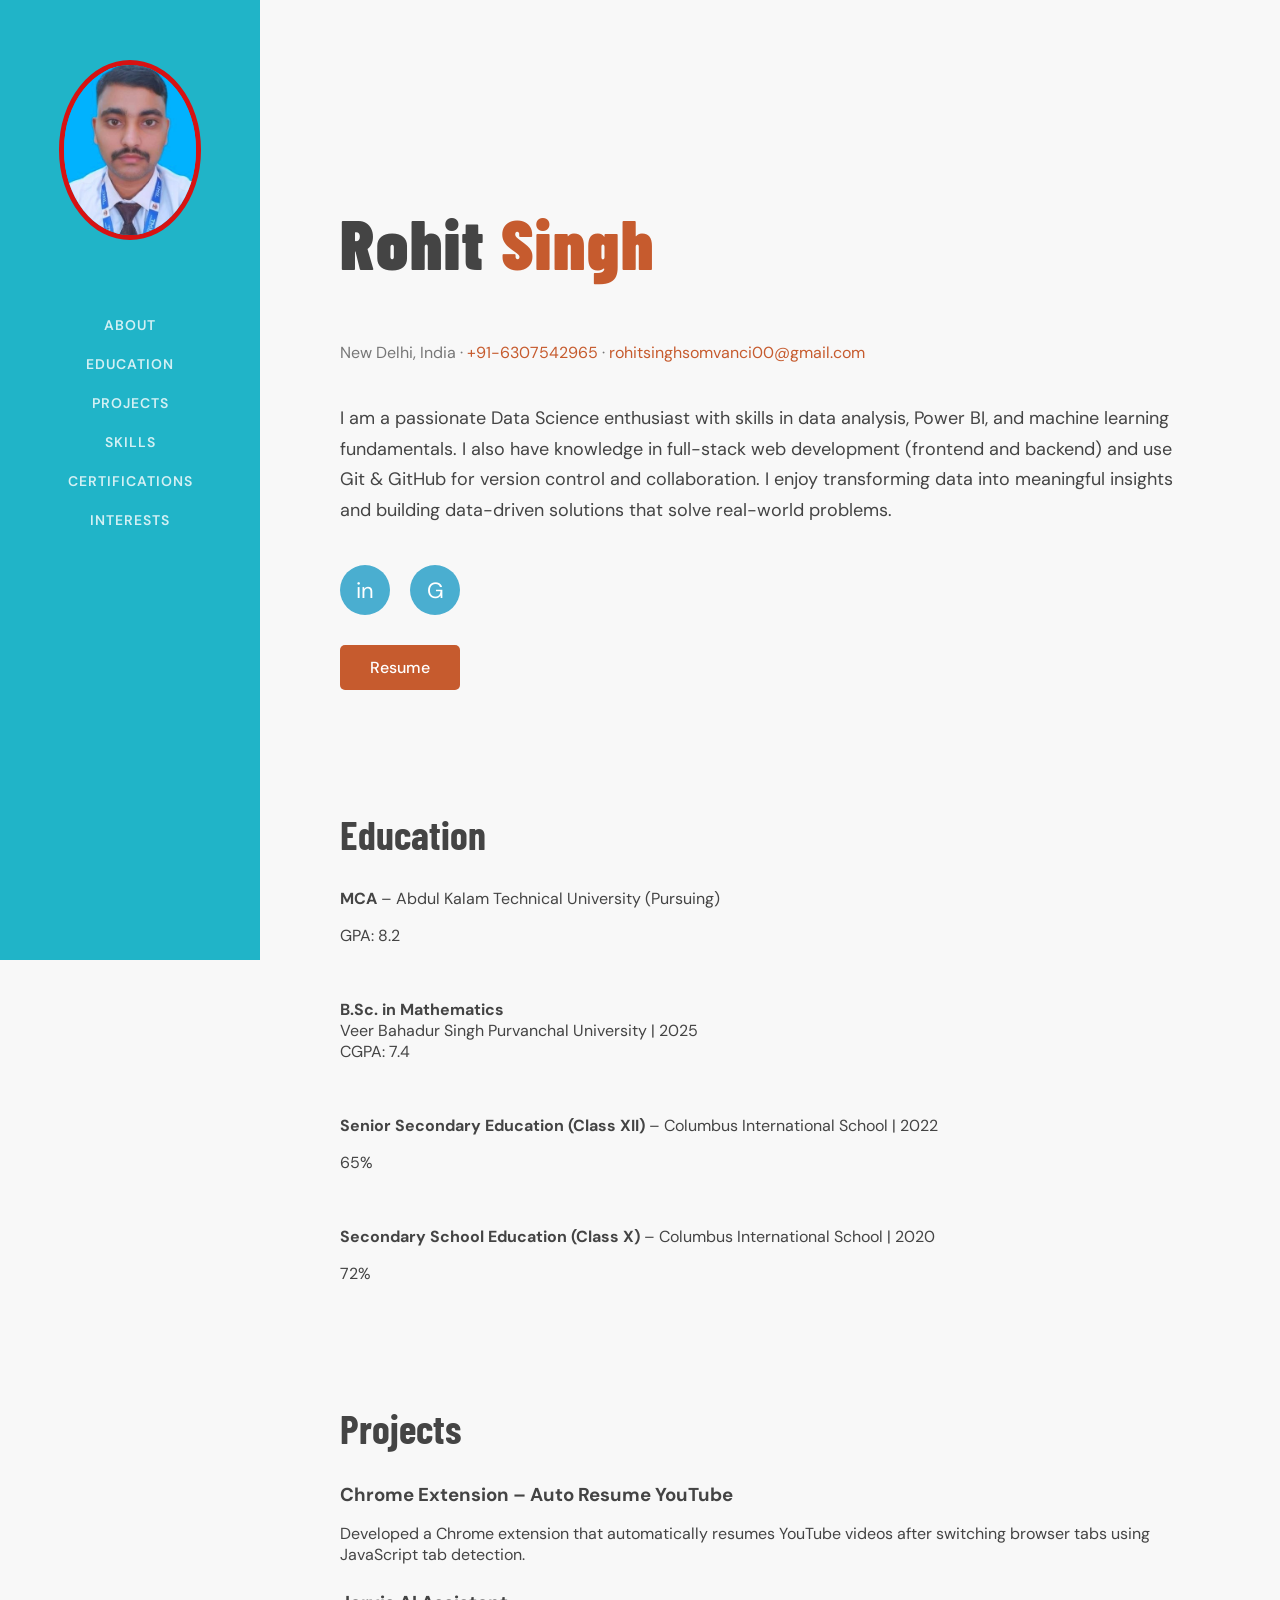
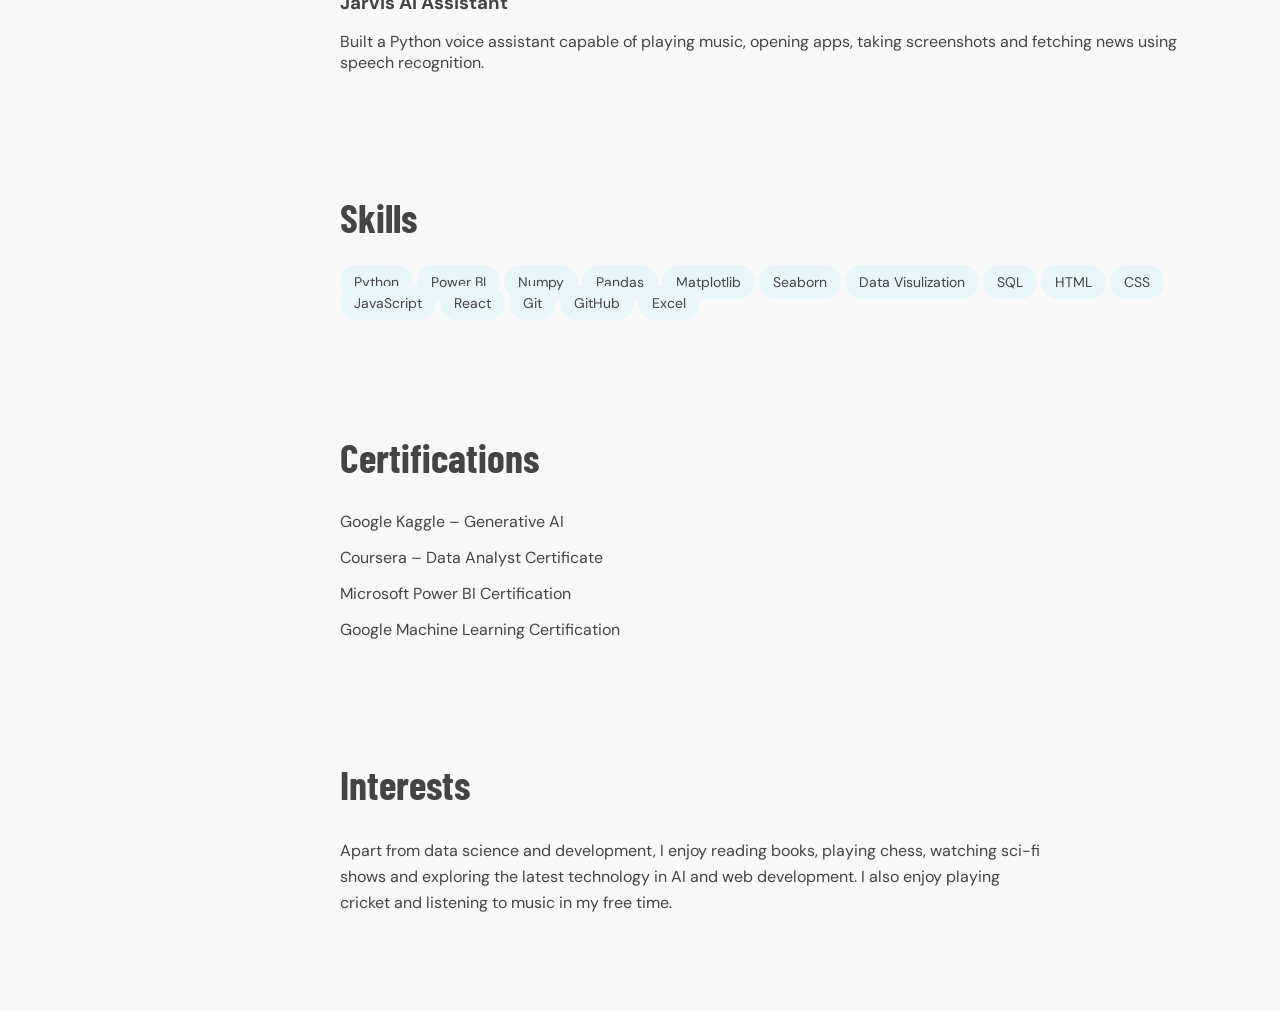
==== index.html @ 6d8a160c "first commit" ====
<!DOCTYPE html>
<html lang="en">
<head>
<meta charset="UTF-8">
<meta name="viewport" content="width=device-width, initial-scale=1.0">

<title>Rohit Singh Portfolio</title>

<link href="https://fonts.googleapis.com/css2?family=Barlow+Condensed:wght@700;900&family=DM+Sans:wght@300;400;500&display=swap" rel="stylesheet">
<link rel="stylesheet" href="style.css">
</head>


<body>

<!-- SIDEBAR -->

<div class="sidebar">

<img src="Rohit Singh 20kb.jpg" class="sidebar-photo">

<ul class="sidebar-menu">
<li><a href="#about">ABOUT</a></li>
<li><a href="#education">EDUCATION</a></li>
<li><a href="#projects">PROJECTS</a></li>
<li><a href="#skills">SKILLS</a></li>
<li><a href="#certifications">CERTIFICATIONS</a></li>
<li><a href="#interests">INTERESTS</a></li>
</ul>

</div>


<!-- MAIN CONTENT -->

<div class="main-content">


<!-- ABOUT -->

<section id="about">

<h1 class="name">Rohit 
  <span>Singh</span></h1>

<div class="contact">
  New Delhi, India · 
  <a href="tel:+916307542965">+91-6307542965</a> ·
  <a href="mailto:rohitsinghsomvanci00@gmail.com">
    rohitsinghsomvanci00@gmail.com
  </a>
</div>

<p class="bio">
I am a passionate Data Science enthusiast with skills in data analysis,
Power BI, and machine learning fundamentals. I also have knowledge in
full-stack web development (frontend and backend) and use Git & GitHub
for version control and collaboration. I enjoy transforming data into
meaningful insights and building data-driven solutions that solve real-world problems.
</p>

<div class="social">
<a href="https://www.linkedin.com/in/rohit-singh-218b83307?utm_source=share_via&utm_content=profile&utm_medium=member_android">in</a>
<a href="https://github.com/rohitsinghsomvanshi">G</a>
</div>

<a class="resume-btn" href="#">Resume</a>

</section>


<!-- EDUCATION -->

<section id="education">

<h2 class="section-title">Education</h2>

<p><strong>MCA</strong> – Abdul Kalam Technical University (Pursuing)</p>
<p>GPA: 8.2</p>

<br>
<p>
  <strong>B.Sc. in Mathematics</strong><br>
  Veer Bahadur Singh Purvanchal University | 2025<br>
  CGPA: 7.4
</p>
<br>

<p><strong>Senior Secondary Education (Class XII)</strong> – Columbus International School | 2022</p>
<p>65%</p>

<br>

<p><strong>Secondary School Education (Class X)</strong> – Columbus International School | 2020</p>
<p>72%</p>

</section>


<!-- PROJECTS -->

<section id="projects">

<h2 class="section-title">Projects</h2>

<div class="project">
<h3>Chrome Extension – Auto Resume YouTube</h3>
<p>
Developed a Chrome extension that automatically resumes YouTube videos
after switching browser tabs using JavaScript tab detection.
</p>
</div>

<div class="project">
<h3>Jarvis AI Assistant</h3>
<p>
Built a Python voice assistant capable of playing music, opening apps,
taking screenshots and fetching news using speech recognition.
</p>
</div>

</section>


<!-- SKILLS -->

<section id="skills">

<h2 class="section-title">Skills</h2>
<span class="skill">Python</span>
<span class="skill">Power BI</span>
<span class="skill">Numpy</span>
<span class="skill">Pandas</span>
<span class="skill">Matplotlib</span>
<span class="skill">Seaborn</span>
<span class="skill">Data Visulization</span>
<span class="skill">SQL</span>
<span class="skill">HTML</span>
<span class="skill">CSS</span>
<span class="skill">JavaScript</span>
<span class="skill">React</span>
<span class="skill">Git</span>
<span class="skill">GitHub</span>
<span class="skill">Excel</span>

</section>


<!-- CERTIFICATIONS -->

<section id="certifications">

<h2 class="section-title">Certifications</h2>

<div class="cert">Google Kaggle – Generative AI</div>
<div class="cert">Coursera – Data Analyst Certificate</div>
<div class="cert">Microsoft Power BI Certification</div>
<div class="cert">Google Machine Learning Certification</div>

</section>


<!-- INTERESTS -->

<section id="interests">

<h2 class="section-title">Interests</h2>

<p class="interest">
Apart from data science and development, I enjoy reading books,
playing chess, watching sci-fi shows and exploring the latest
technology in AI and web development. I also enjoy playing cricket
and listening to music in my free time.
</p>

</section>


</div>

</body>
</html>
---- style.css ----
/* GENERAL */

body{
margin:0;
font-family:'DM Sans',sans-serif;
color:#444;
background:#f8f8f8;
}

/* SIDEBAR */

.sidebar{
position:fixed;
left:0;
top:0;
height:100%;
width:260px;
background:#20b4c8;
display:flex;
flex-direction:column;
align-items:center;
padding-top:60px;
}

/* PHOTO */

.sidebar-photo{
width:;
height: 170px;
border-radius:100%;
border:5px solid #d71212;
object-fit:cover;
margin-bottom:40px;
}

/* MENU */

.sidebar-menu{
list-style:none;
padding:0;
text-align:center;
}

.sidebar-menu li{
margin:18px 0;
}

.sidebar-menu a{
text-decoration:none;
color:white;
font-weight:600;
letter-spacing:1px;
font-size:14px;
opacity:0.8;
}

.sidebar-menu a:hover{
opacity:1;
}

/* MAIN CONTENT */

.main-content{
margin-left:260px;
padding:80px;
max-width:900px;
}

/* NAME */

.name{
font-size:70px;
font-weight:900;
font-family:'Barlow Condensed',sans-serif;
letter-spacing:2px;
}

.name span{
color:#c65b2e;
}

/* CONTACT */

.contact{
margin:15px 0 40px;
color:#777;
}

.contact a{
color:#c65b2e;
text-decoration:none;
}

/* BIO */

.bio{
font-size:18px;
line-height:1.7;
margin-bottom:40px;
}

/* SOCIAL */

.social{
display:flex;
gap:20px;
margin-bottom:30px;
}

.social a{
width:50px;
height:50px;
background:#4aaed0;
border-radius:50%;
display:flex;
align-items:center;
justify-content:center;
color:white;
font-size:22px;
text-decoration:none;
}

/* RESUME BUTTON */

.resume-btn{
background:#c65b2e;
color:white;
padding:12px 30px;
border-radius:5px;
text-decoration:none;
font-weight:500;
display:inline-block;
}

/* SECTIONS */

section{
margin-top:120px;
}

.section-title{
font-size:40px;
font-family:'Barlow Condensed',sans-serif;
margin-bottom:30px;
}

/* PROJECTS */

.project{
margin-bottom:25px;
}

.project h3{
margin-bottom:8px;
}

/* SKILLS */

.skills{
display:flex;
flex-wrap:wrap;
gap:10px;
}

.skill{
background:#e6f6f9;
padding:8px 14px;
border-radius:20px;
font-size:14px;
}

/* CERTIFICATIONS */

.cert{
margin-bottom:15px;
}

/* INTEREST */

.interest{
max-width:700px;
line-height:1.6;
}

.img{
    margin: 0px;
    padding: 0px;
}
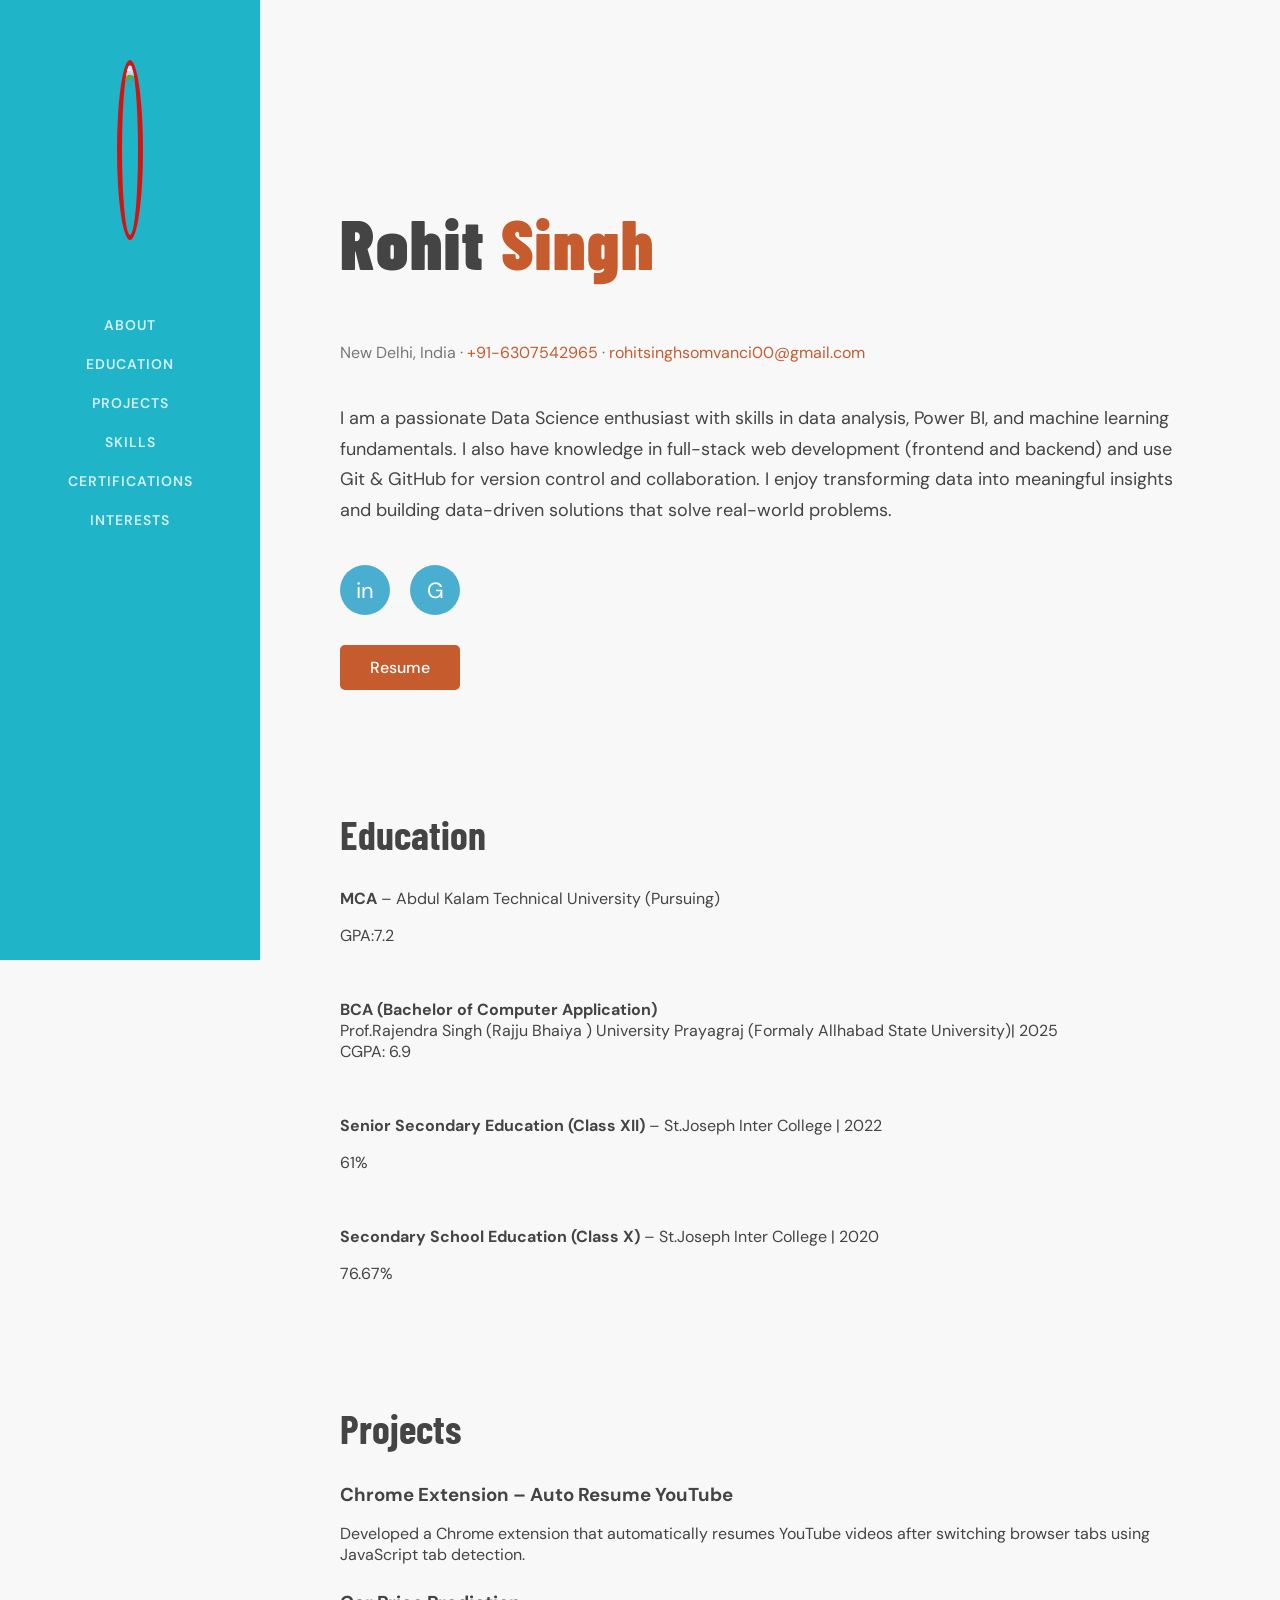
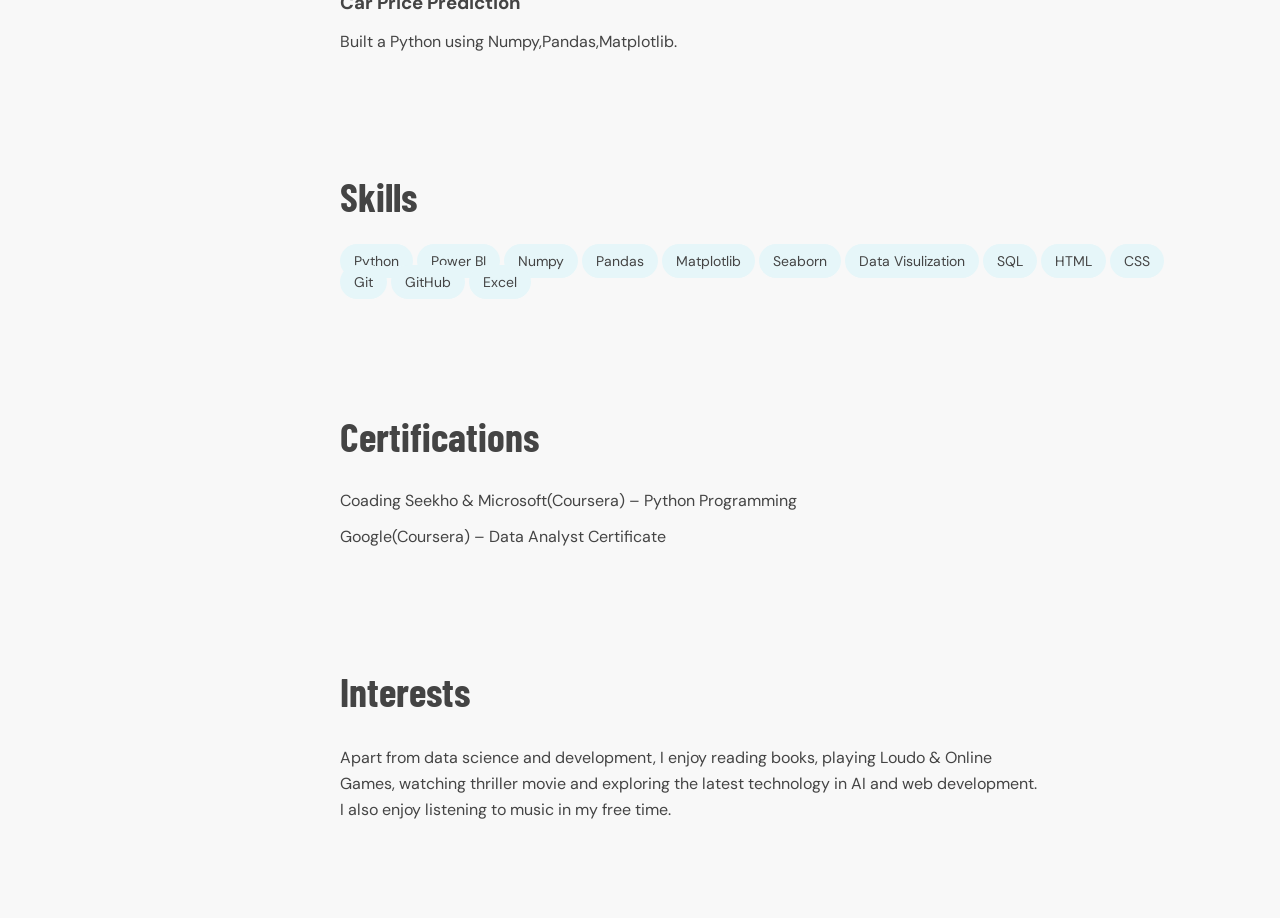
==== commit a5269979: "update" ====
--- a/index.html
+++ b/index.html
@@ -76,23 +76,23 @@
 <h2 class="section-title">Education</h2>
 
 <p><strong>MCA</strong> – Abdul Kalam Technical University (Pursuing)</p>
-<p>GPA: 8.2</p>
+<p>GPA:7.2</p>
 
 <br>
 <p>
-  <strong>B.Sc. in Mathematics</strong><br>
-  Veer Bahadur Singh Purvanchal University | 2025<br>
-  CGPA: 7.4
+  <strong>BCA (Bachelor of Computer Application)</strong><br>
+  Prof.Rajendra Singh (Rajju Bhaiya ) University Prayagraj (Formaly Allhabad State University)| 2025<br>
+  CGPA: 6.9
 </p>
 <br>
 
-<p><strong>Senior Secondary Education (Class XII)</strong> – Columbus International School | 2022</p>
-<p>65%</p>
+<p><strong>Senior Secondary Education (Class XII)</strong> – St.Joseph Inter College | 2022</p>
+<p>61%</p>
 
 <br>
 
-<p><strong>Secondary School Education (Class X)</strong> – Columbus International School | 2020</p>
-<p>72%</p>
+<p><strong>Secondary School Education (Class X)</strong> – St.Joseph Inter College | 2020</p>
+<p>76.67%</p>
 
 </section>
 
@@ -112,11 +112,9 @@
 </div>
 
 <div class="project">
-<h3>Jarvis AI Assistant</h3>
+<h3>Car Price Prediction</h3>
 <p>
-Built a Python voice assistant capable of playing music, opening apps,
-taking screenshots and fetching news using speech recognition.
-</p>
+Built a Python using Numpy,Pandas,Matplotlib.
 </div>
 
 </section>
@@ -137,8 +135,6 @@
 <span class="skill">SQL</span>
 <span class="skill">HTML</span>
 <span class="skill">CSS</span>
-<span class="skill">JavaScript</span>
-<span class="skill">React</span>
 <span class="skill">Git</span>
 <span class="skill">GitHub</span>
 <span class="skill">Excel</span>
@@ -152,10 +148,10 @@
 
 <h2 class="section-title">Certifications</h2>
 
-<div class="cert">Google Kaggle – Generative AI</div>
-<div class="cert">Coursera – Data Analyst Certificate</div>
-<div class="cert">Microsoft Power BI Certification</div>
-<div class="cert">Google Machine Learning Certification</div>
+<div class="cert">Coading Seekho & Microsoft(Coursera) – Python Programming</div>
+<div class="cert">Google(Coursera) – Data Analyst Certificate</div>
+<div class="cert"> </div>
+<div class="cert"></div>
 
 </section>
 
@@ -168,9 +164,8 @@
 
 <p class="interest">
 Apart from data science and development, I enjoy reading books,
-playing chess, watching sci-fi shows and exploring the latest
-technology in AI and web development. I also enjoy playing cricket
-and listening to music in my free time.
+playing Loudo & Online Games, watching thriller movie  and exploring the latest
+technology in AI and web development. I also enjoy listening to music in my free time.
 </p>
 
 </section>
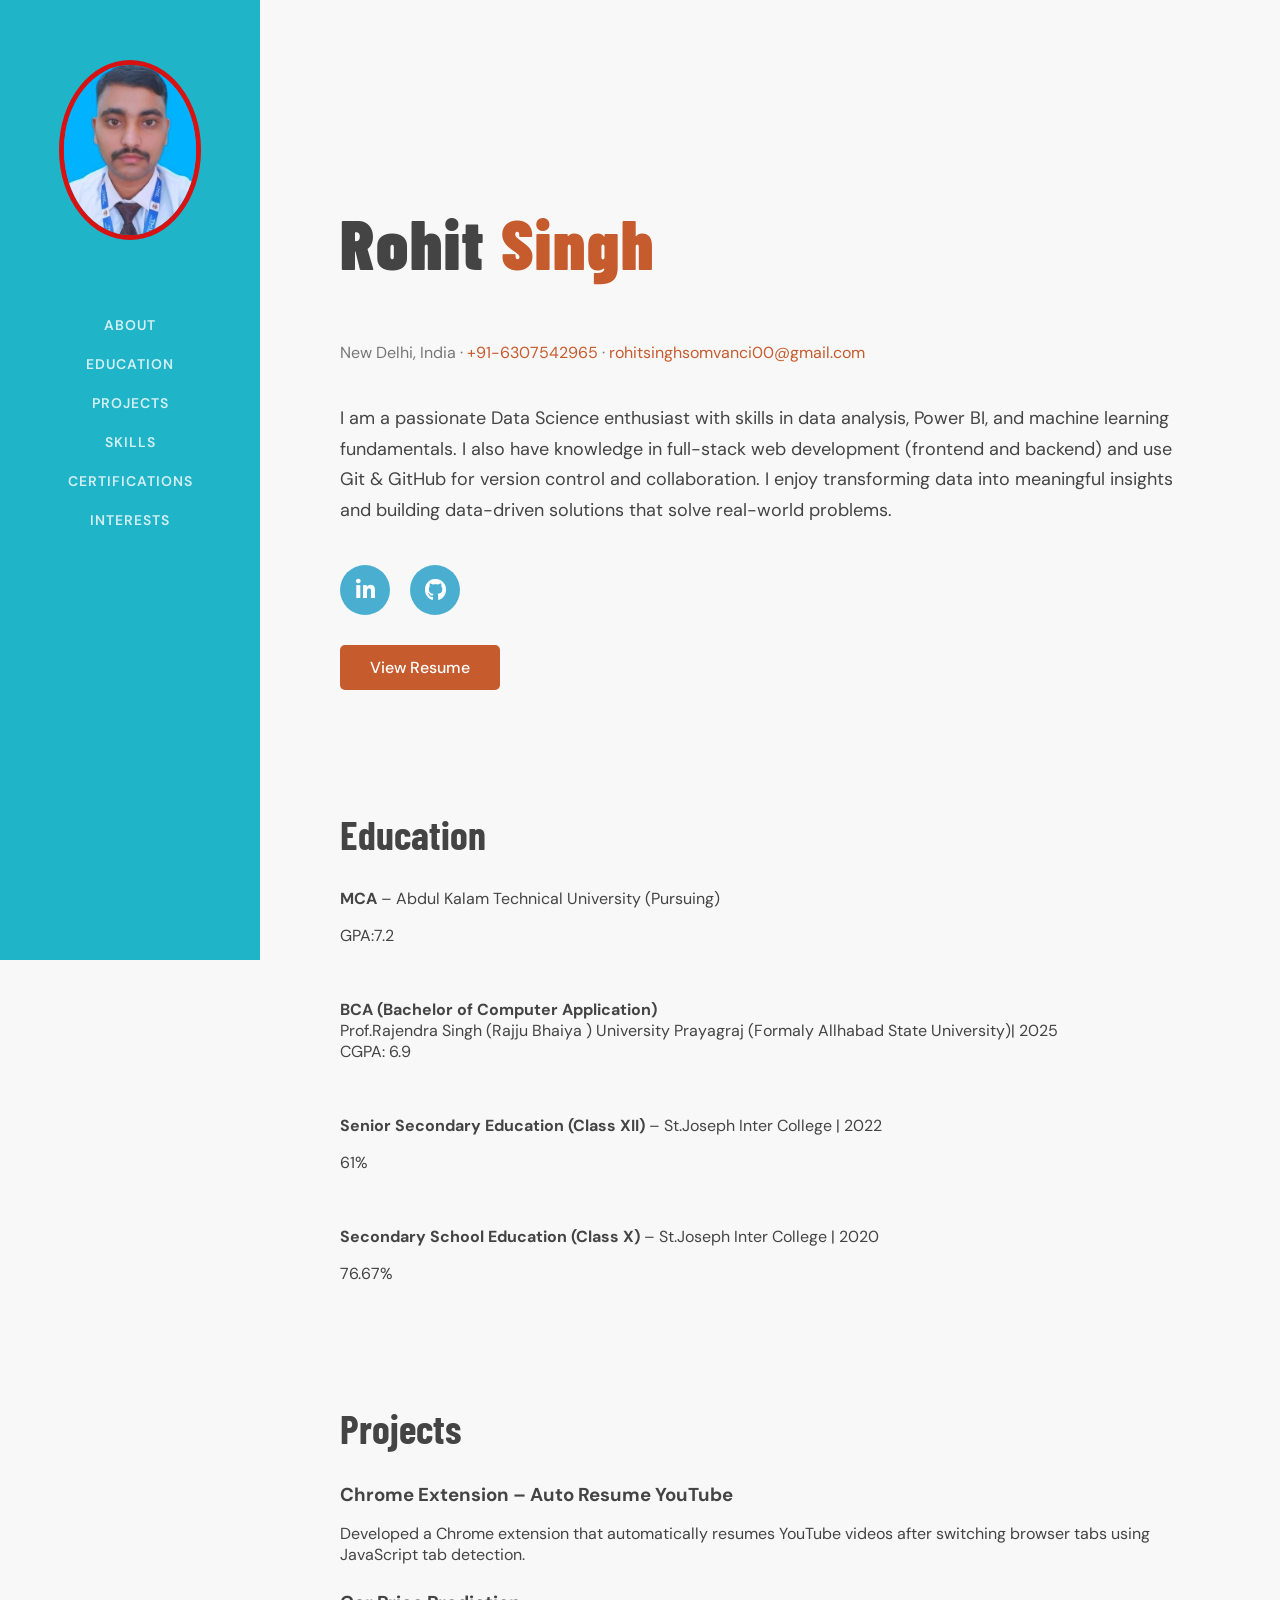
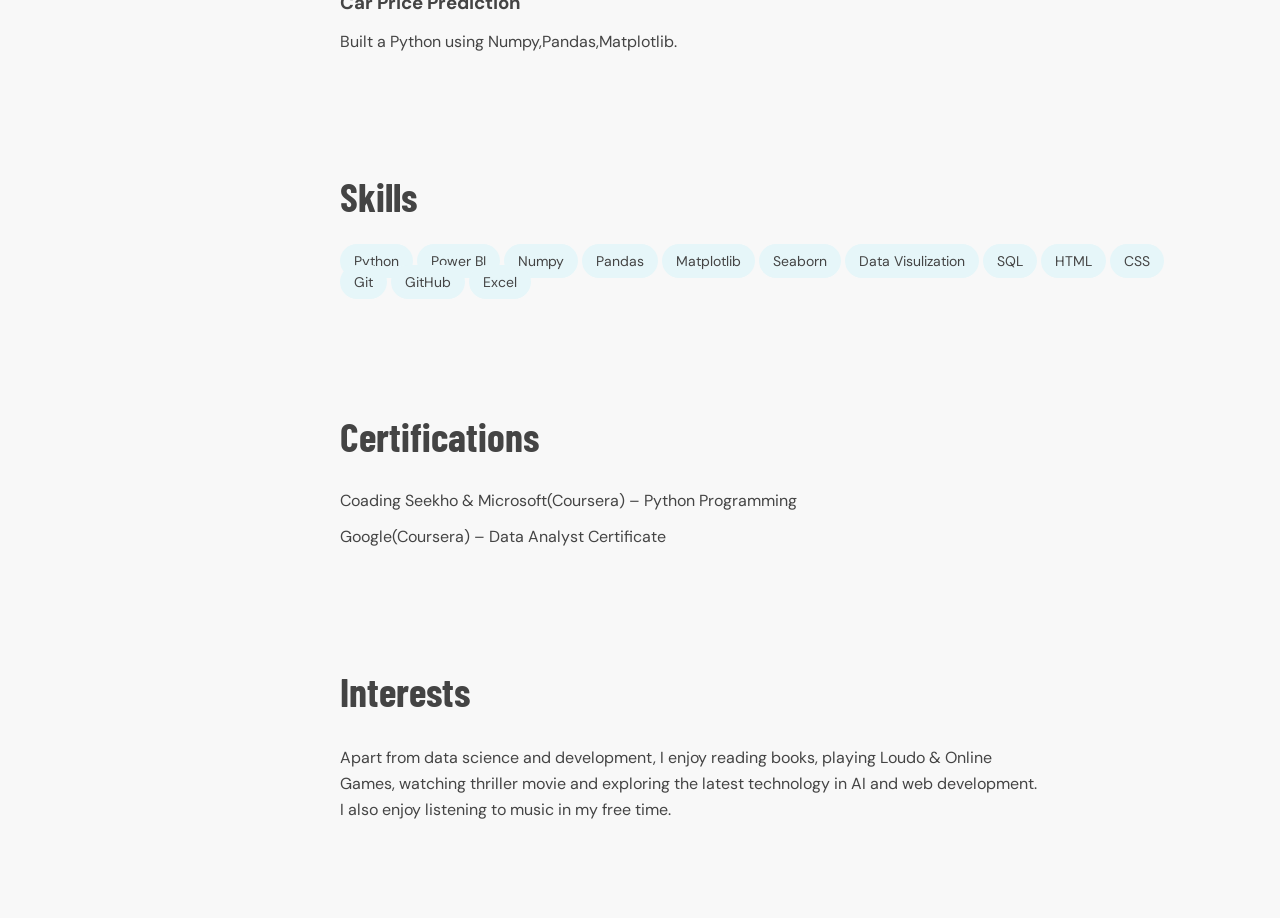
==== commit c7d0d8fd: "Rename" ====
--- a/index.html
+++ b/index.html
@@ -7,7 +7,9 @@
 <title>Rohit Singh Portfolio</title>
 
 <link href="https://fonts.googleapis.com/css2?family=Barlow+Condensed:wght@700;900&family=DM+Sans:wght@300;400;500&display=swap" rel="stylesheet">
-<link rel="stylesheet" href="style.css">
+<link rel="stylesheet" href="https://cdnjs.cloudflare.com/ajax/libs/font-awesome/6.5.1/css/all.min.css">
+<link rel="stylesheet" href="p_style.css">
+
 </head>
 
 
@@ -60,11 +62,11 @@
 </p>
 
 <div class="social">
-<a href="https://www.linkedin.com/in/rohit-singh-218b83307?utm_source=share_via&utm_content=profile&utm_medium=member_android">in</a>
-<a href="https://github.com/rohitsinghsomvanshi">G</a>
+<a href="https://www.linkedin.com/in/rohitsinghsomvanshi" target="_blank"><i class="fa-brands fa-linkedin-in"></i></a>
+<a href="https://github.com/rohitsinghsomvanshi" target="_blank"><i class="fab fa-github"></i></a>
 </div>
 
-<a class="resume-btn" href="#">Resume</a>
+<a class="resume-btn" href="https://github.com/rohitsinghsomvanshi/Portfolio/blob/main/Rohit%20Singh%20%E2%80%94%20Resume.pdf"> View Resume</a>
 
 </section>
 
--- a/p_style.css
+++ b/p_style.css
@@ -0,0 +1,190 @@
+
+
+/* GENERAL */
+
+body{
+margin:0;
+font-family:'DM Sans',sans-serif;
+color:#444;
+background:#f8f8f8;
+}
+
+/* SIDEBAR */
+
+.sidebar{
+position:fixed;
+left:0;
+top:0;
+height:100%;
+width:260px;
+background:#20b4c8;
+display:flex;
+flex-direction:column;
+align-items:center;
+padding-top:60px;
+}
+
+/* PHOTO */
+
+.sidebar-photo{
+width:;
+height: 170px;
+border-radius:100%;
+border:5px solid #d71212;
+object-fit:cover;
+margin-bottom:40px;
+}
+
+/* MENU */
+
+.sidebar-menu{
+list-style:none;
+padding:0;
+text-align:center;
+}
+
+.sidebar-menu li{
+margin:18px 0;
+}
+
+.sidebar-menu a{
+text-decoration:none;
+color:white;
+font-weight:600;
+letter-spacing:1px;
+font-size:14px;
+opacity:0.8;
+}
+
+.sidebar-menu a:hover{
+opacity:1;
+}
+
+/* MAIN CONTENT */
+
+.main-content{
+margin-left:260px;
+padding:80px;
+max-width:900px;
+}
+
+/* NAME */
+
+.name{
+font-size:70px;
+font-weight:900;
+font-family:'Barlow Condensed',sans-serif;
+letter-spacing:2px;
+}
+
+.name span{
+color:#c65b2e;
+}
+
+/* CONTACT */
+
+.contact{
+margin:15px 0 40px;
+color:#777;
+}
+
+.contact a{
+color:#c65b2e;
+text-decoration:none;
+}
+
+/* BIO */
+
+.bio{
+font-size:18px;
+line-height:1.7;
+margin-bottom:40px;
+}
+
+/* SOCIAL */
+
+.social{
+display:flex;
+gap:20px;
+margin-bottom:30px;
+}
+
+.social a{
+width:50px;
+height:50px;
+background:#4aaed0;
+border-radius:50%;
+display:flex;
+align-items:center;
+justify-content:center;
+color:white;
+font-size:22px;
+text-decoration:none;
+}
+
+/* RESUME BUTTON */
+
+.resume-btn{
+background:#c65b2e;
+color:white;
+padding:12px 30px;
+border-radius:5px;
+text-decoration:none;
+font-weight:500;
+display:inline-block;
+}
+
+/* SECTIONS */
+
+section{
+margin-top:120px;
+}
+
+.section-title{
+font-size:40px;
+font-family:'Barlow Condensed',sans-serif;
+margin-bottom:30px;
+}
+
+/* PROJECTS */
+
+.project{
+margin-bottom:25px;
+}
+
+.project h3{
+margin-bottom:8px;
+}
+
+/* SKILLS */
+
+.skills{
+display:flex;
+flex-wrap:wrap;
+gap:10px;
+}
+
+.skill{
+background:#e6f6f9;
+padding:8px 14px;
+border-radius:20px;
+font-size:14px;
+}
+
+/* CERTIFICATIONS */
+
+.cert{
+margin-bottom:15px;
+}
+
+/* INTEREST */
+
+.interest{
+max-width:700px;
+line-height:1.6;
+}
+
+.img{
+    margin: 0px;
+    padding: 0px;
+}
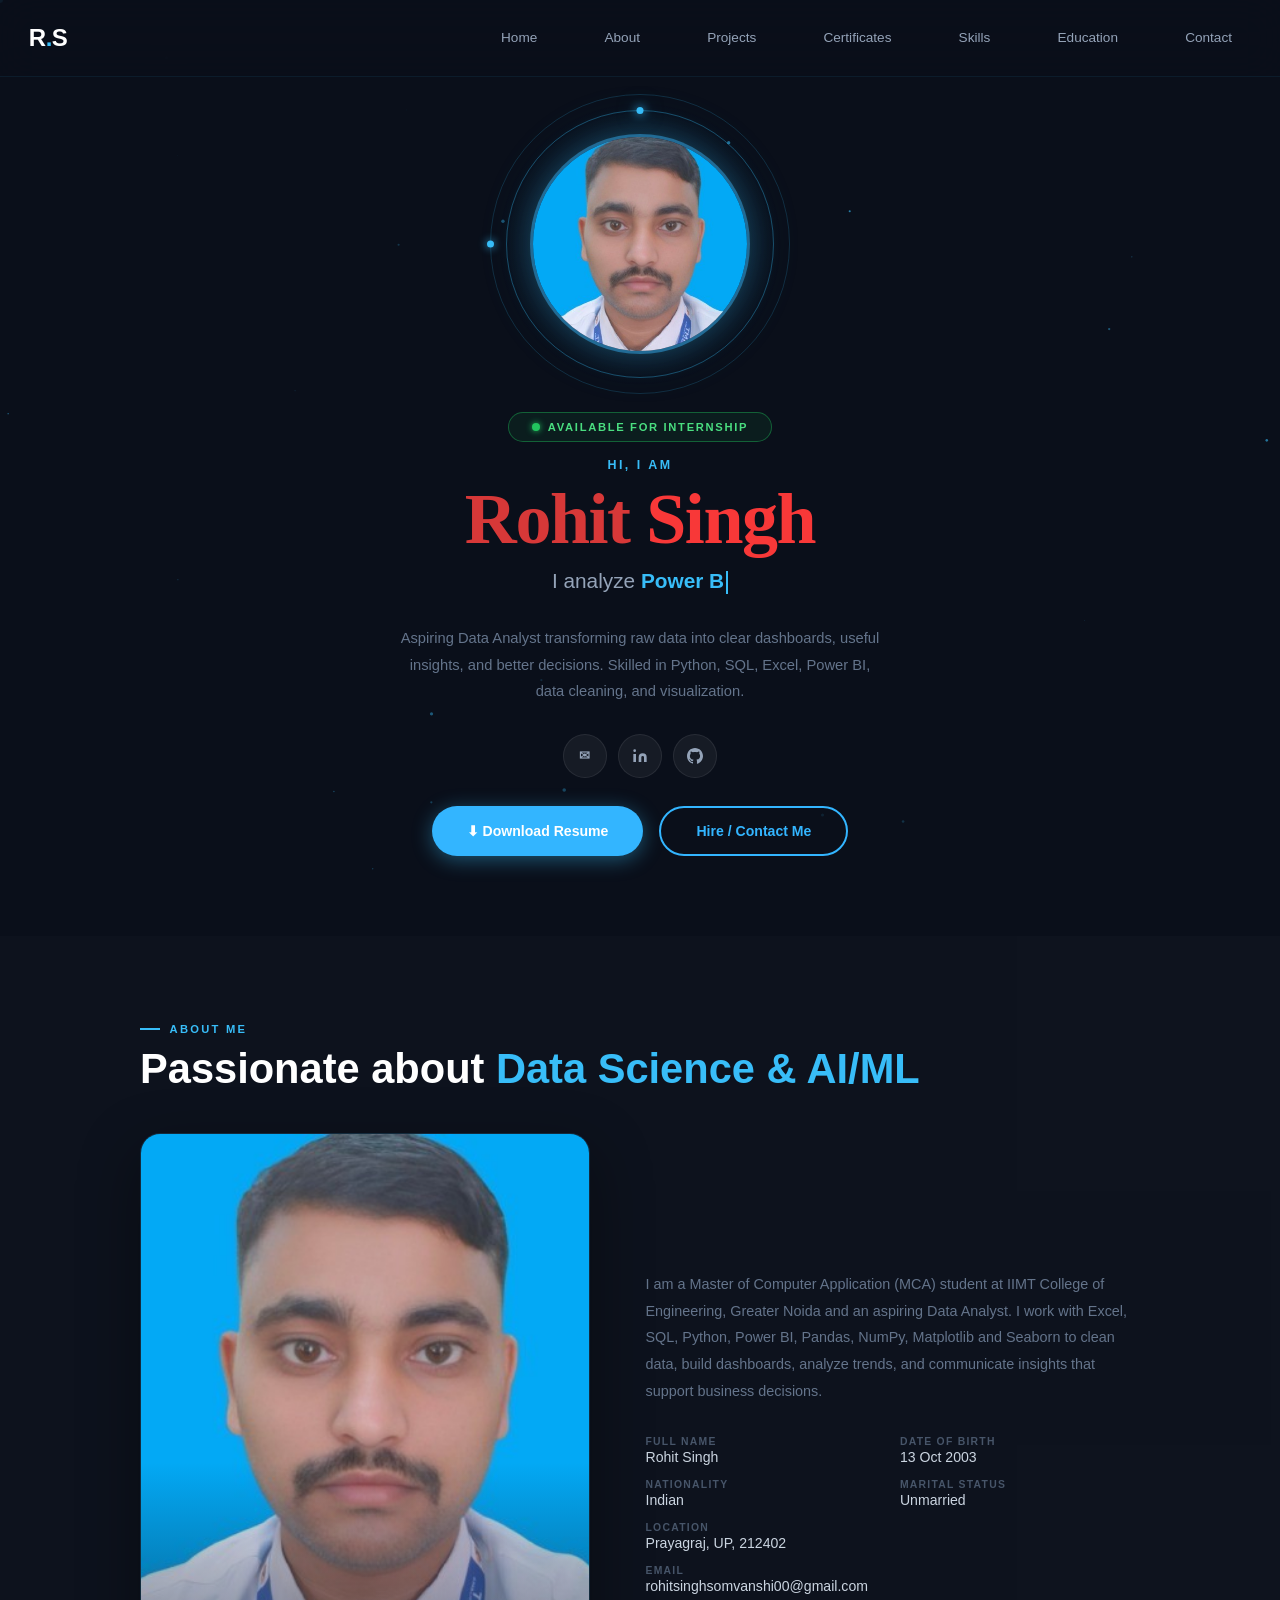
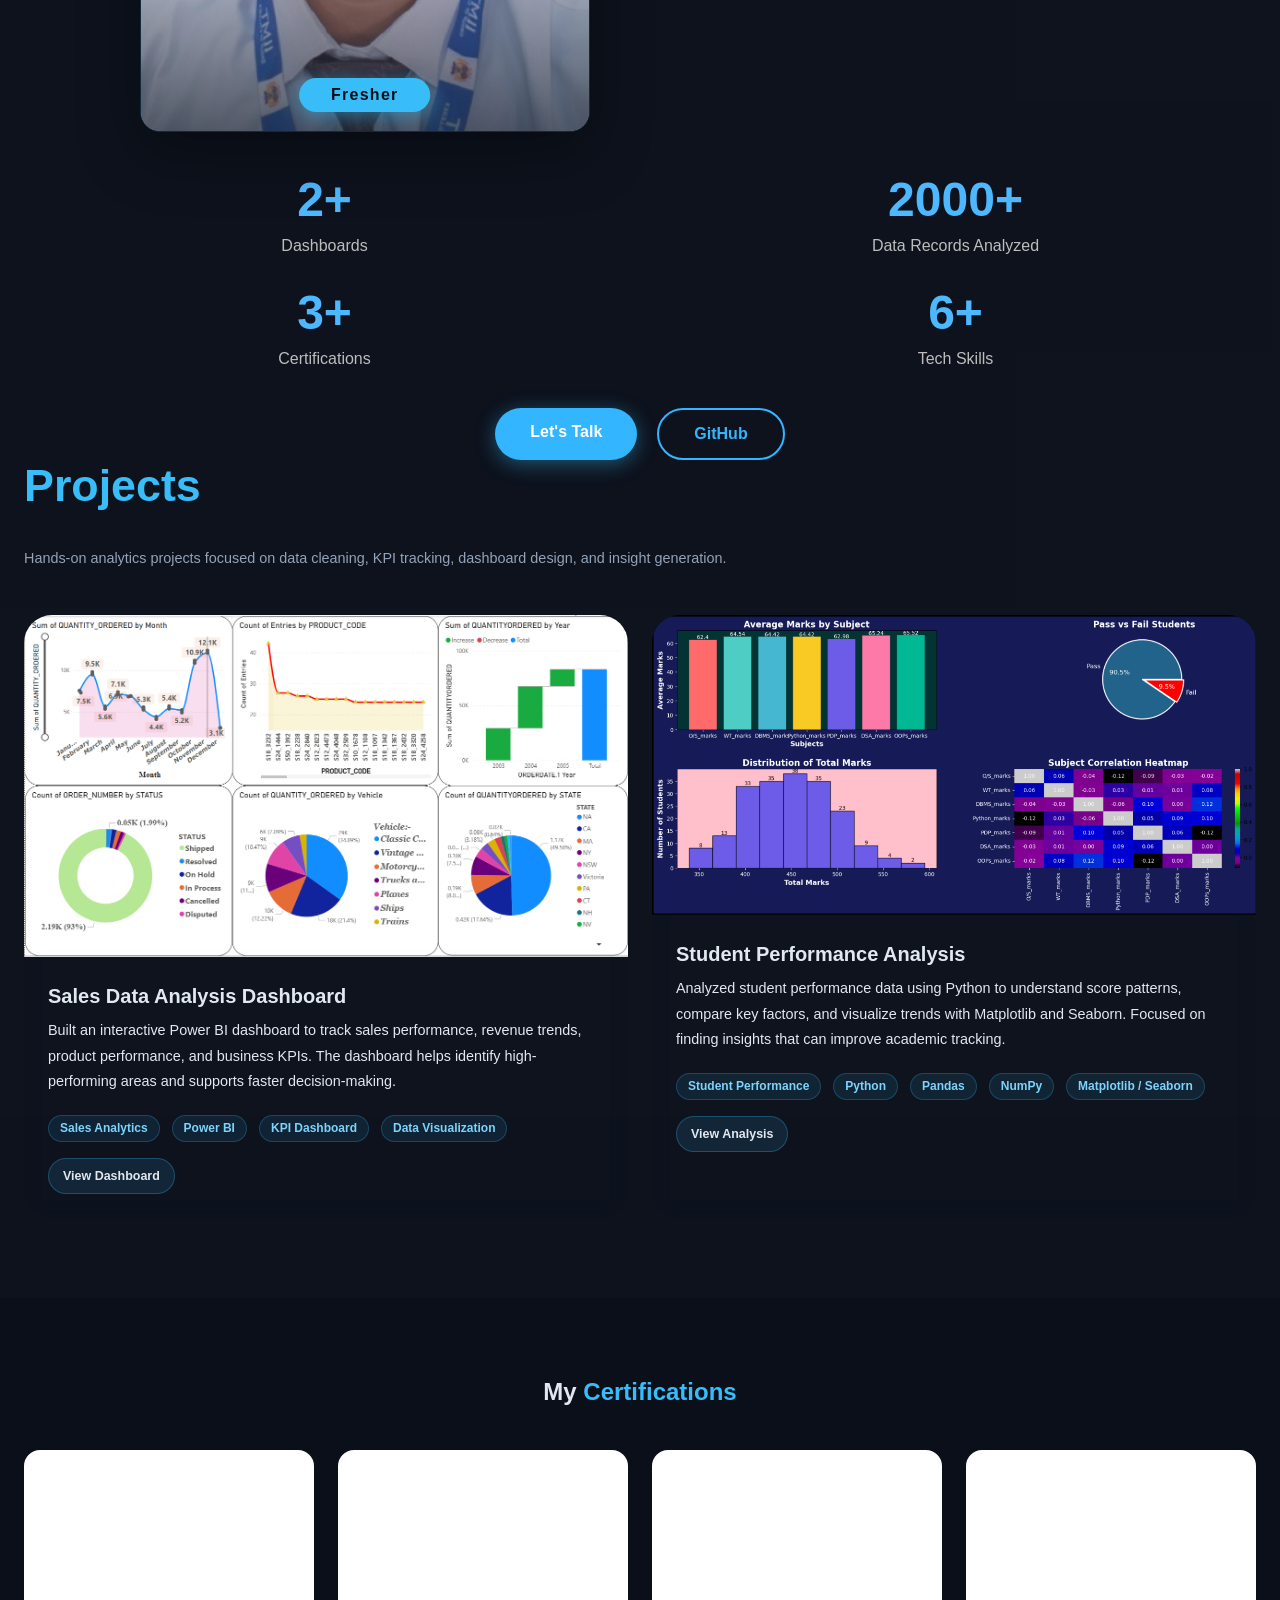
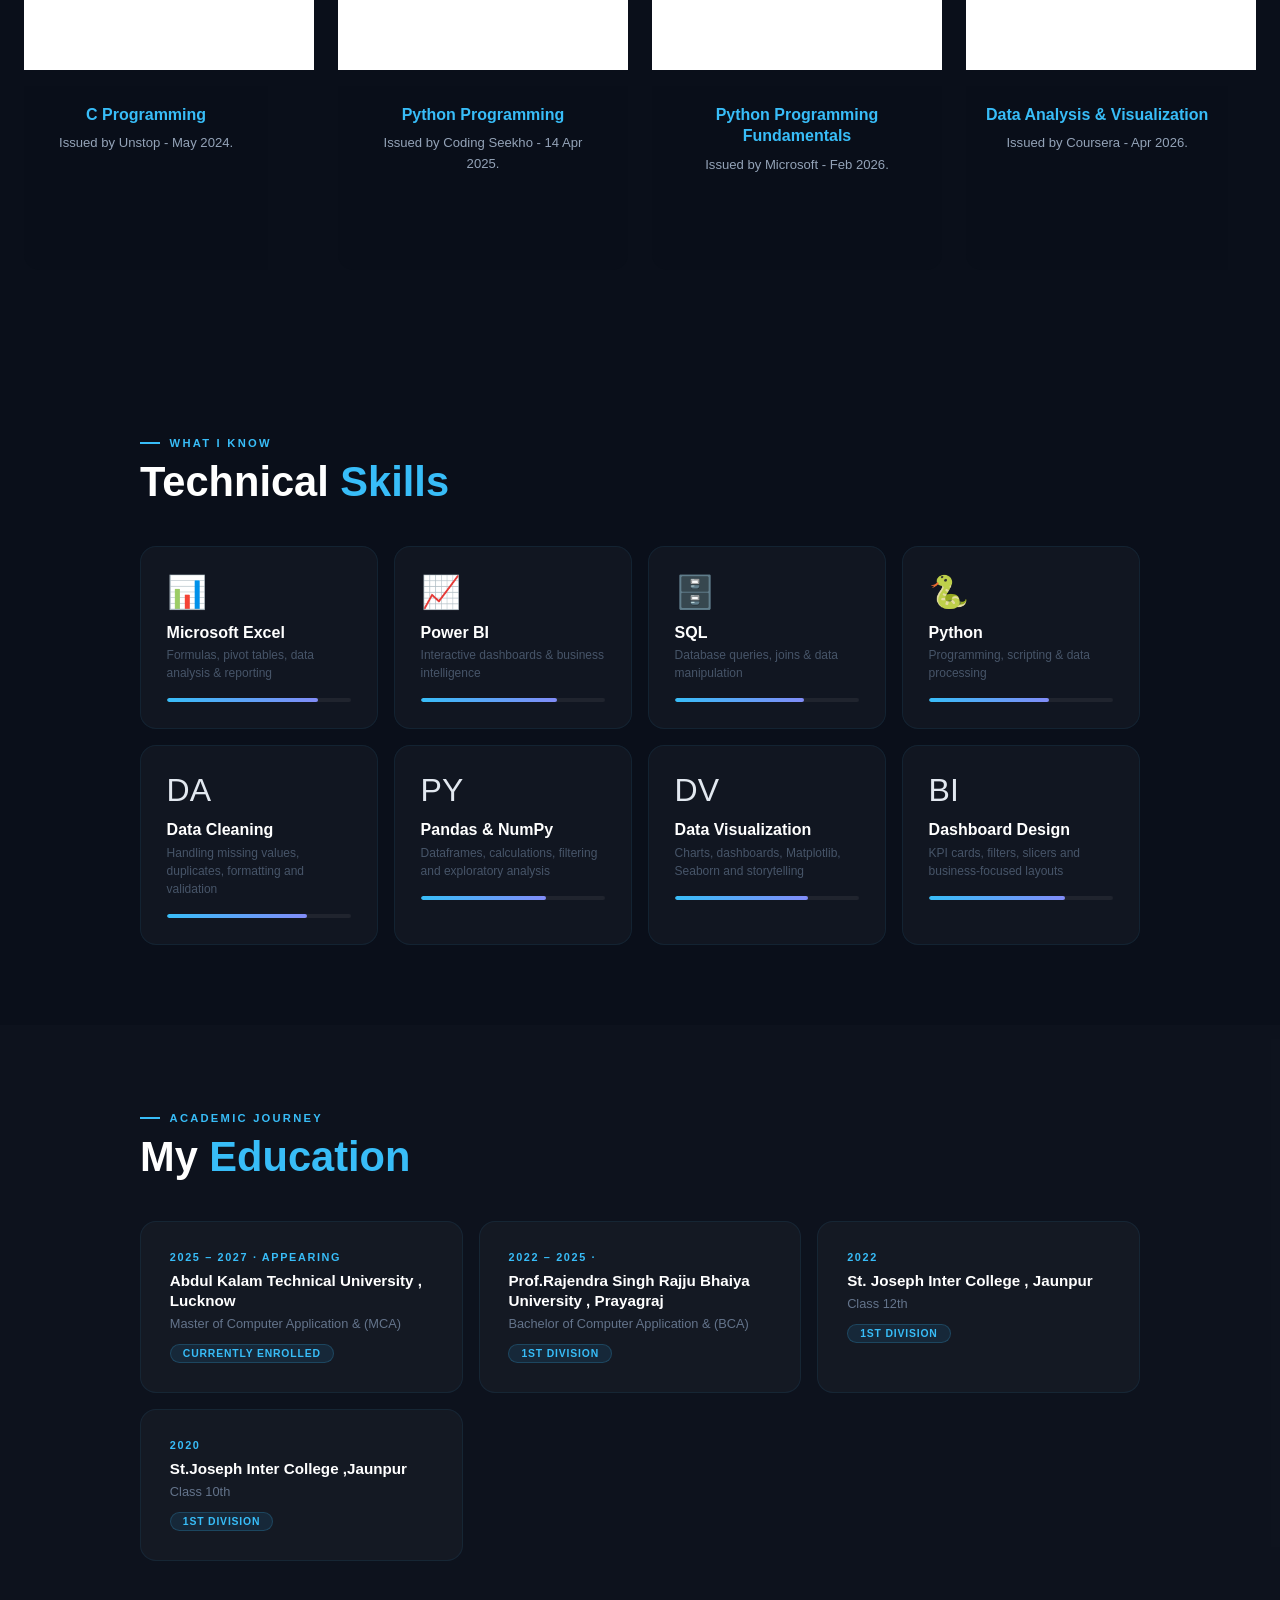
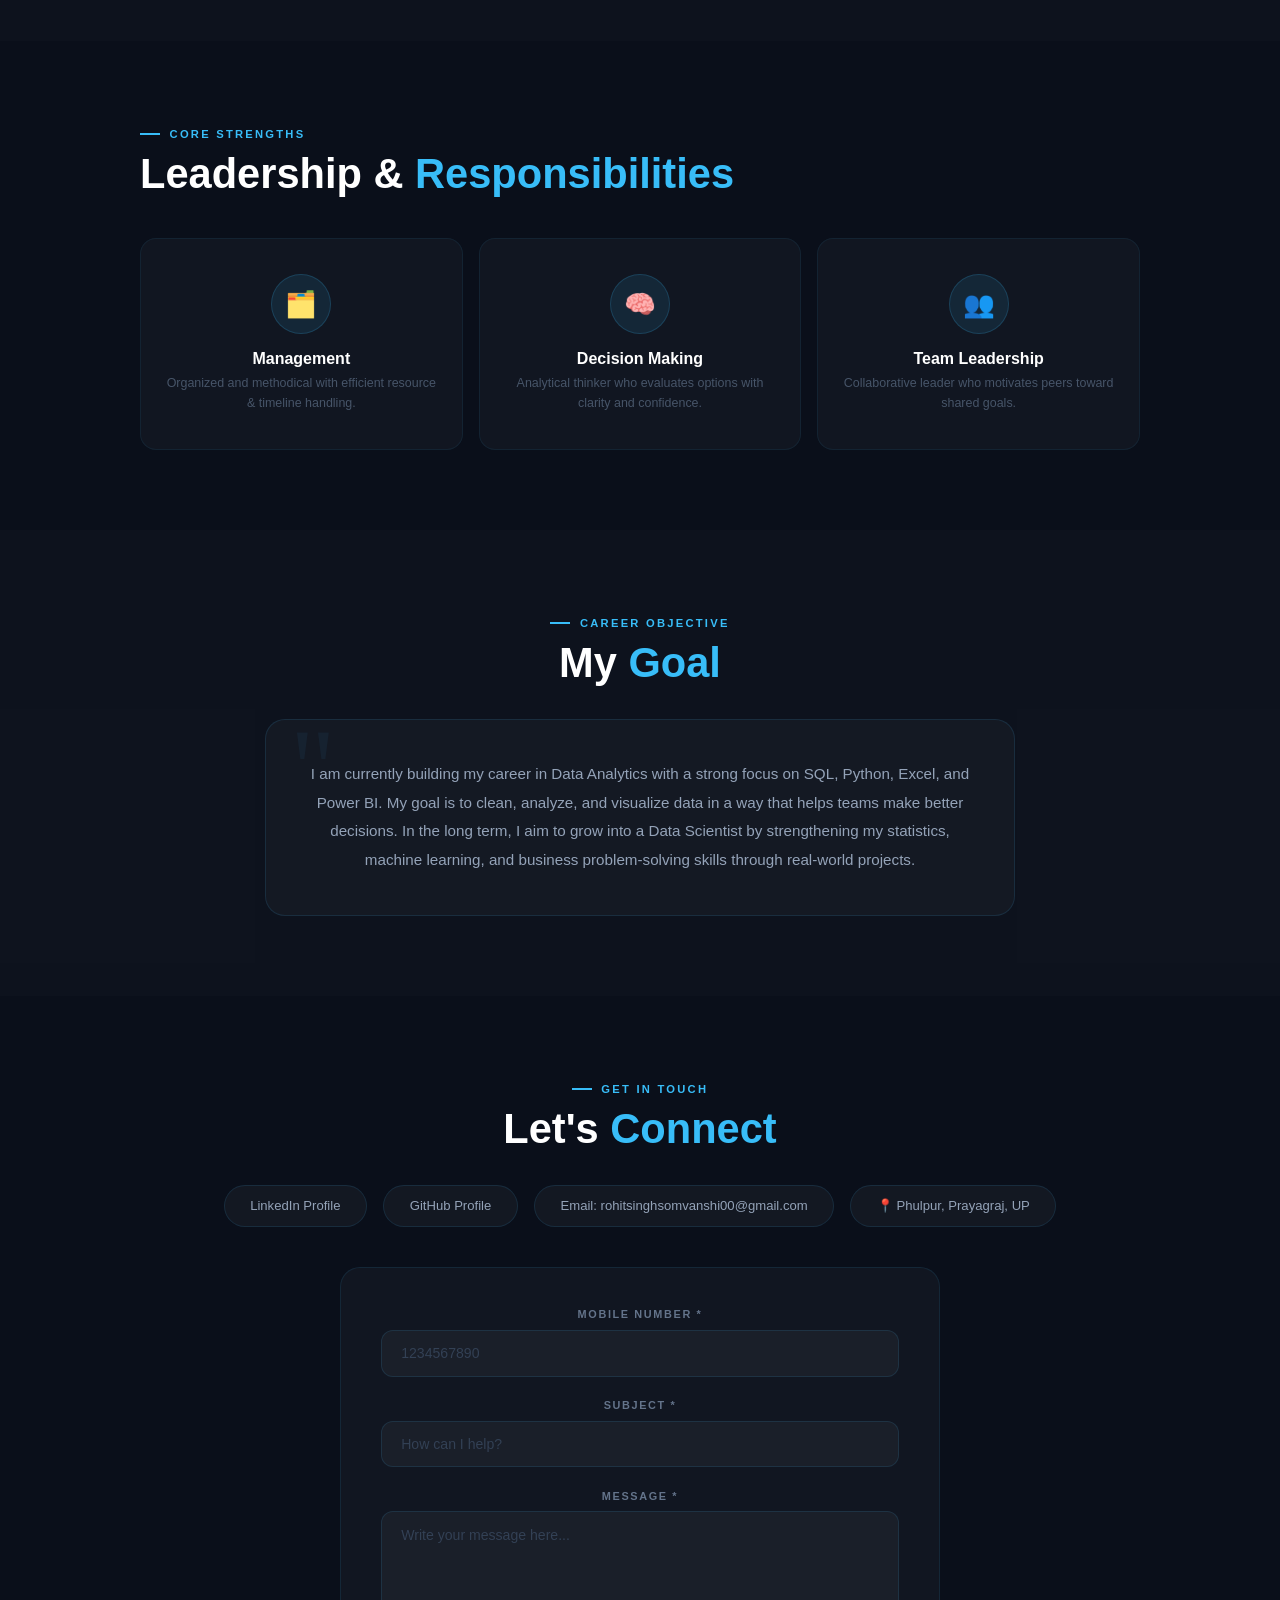
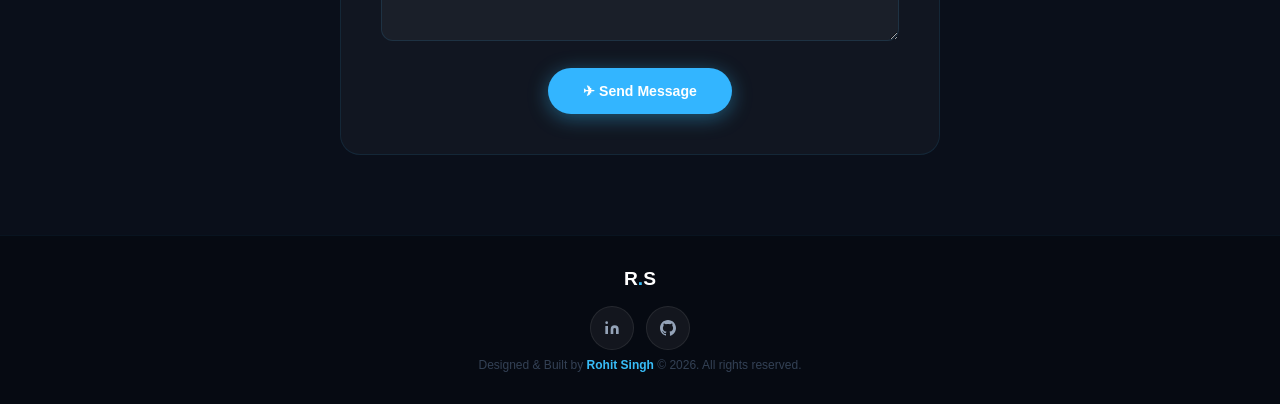
==== commit cd311999: "change name" ====
--- a/index.html
+++ b/index.html
@@ -1,179 +1,1988 @@
 <!DOCTYPE html>
+
 <html lang="en">
-<head>
-<meta charset="UTF-8">
-<meta name="viewport" content="width=device-width, initial-scale=1.0">
-
-<title>Rohit Singh Portfolio</title>
-
-<link href="https://fonts.googleapis.com/css2?family=Barlow+Condensed:wght@700;900&family=DM+Sans:wght@300;400;500&display=swap" rel="stylesheet">
-<link rel="stylesheet" href="https://cdnjs.cloudflare.com/ajax/libs/font-awesome/6.5.1/css/all.min.css">
-<link rel="stylesheet" href="p_style.css">
-
+  <head>
+    <meta http-equiv="Content-Type" content="text/html; charset=UTF-8">
+
+    <meta name="viewport" content="width=device-width, initial-scale=1.0">
+    <title>Rohit Singh | Portfolio</title>
+<style>
+*,*::before,*::after{margin:0;padding:0;box-sizing:border-box;}
+html{scroll-behavior:smooth;}
+body{
+  background:#0a0f1a;
+  color:#e2e8f0;
+  font-family:'Poppins',sans-serif;
+  overflow-x:hidden;
+}
+
+/* PARTICLES CANVAS */
+#particles-canvas{
+  position:fixed;
+  top:0;left:0;
+  width:100%;height:100%;
+  pointer-events:none;
+  z-index:0;
+}
+
+/* NAV */
+nav{
+  position:fixed;
+  top:0;left:0;right:0;
+  z-index:100;
+  display:flex;
+  justify-content:space-between;
+  align-items:center;
+  padding:1.1rem 1.8rem;
+  background:rgba(10,15,26,0.9);
+  backdrop-filter:blur(20px);
+  border-bottom:1px solid rgba(56,189,248,0.08);
+}
+.nav-logo{
+  font-size:1.5rem;
+  font-weight:800;
+  color:#fff;
+  letter-spacing:-0.02em;
+}
+.nav-logo span{color:#38bdf8;}
+.nav-links{
+  display:flex;
+  gap:1.8rem;
+  list-style:none;
+}
+.nav-links li{
+  position:relative;
+}
+.nav-links a{
+  text-decoration:none;
+  color:#94a3b8;
+  font-size:0.85rem;
+  font-weight:500;
+  transition:all .3s ease;
+  padding:0.8rem 1.2rem;
+  border-radius:8px;
+  display:block;
+}
+.nav-links a:hover{
+  color:#38bdf8;
+  background:rgba(56,189,248,0.1);
+  box-shadow:0 4px 12px rgba(56,189,248,0.2);
+  transform:translateY(-2px);
+}
+.hamburger{
+  display:none;
+  flex-direction:column;
+  gap:5px;
+  cursor:pointer;
+  z-index:101;
+}
+.hamburger span{
+  display:block;width:24px;height:2px;
+  background:#fff;border-radius:2px;
+  transition:all .3s;
+}
+.hamburger.open span:nth-child(1){
+  transform:rotate(45deg) translate(8px,8px);
+}
+.hamburger.open span:nth-child(2){
+  opacity:0;
+}
+.hamburger.open span:nth-child(3){
+  transform:rotate(-45deg) translate(7px,-7px);
+}
+
+/* HERO */
+.hero{
+  min-height:100px;
+  display:flex;
+  flex-direction:column;
+  align-items:center;
+  justify-content:center;
+  text-align:center;
+  padding:90px 1.5rem 5rem;
+  position:relative;
+  z-index:1;
+}
+
+/* DOUBLE RING PHOTO */
+.photo-wrap{
+  position:relative;
+  width:240px;
+  height:240px;
+  margin-bottom:3rem;
+  margin-top:1rem;
+  display:flex;
+  align-items:center;
+  justify-content:center;
+}
+/* outer ring */
+.ring-outer{
+  position:absolute;
+  inset:-30px;
+  border-radius:50%;
+  border:1px solid rgba(56,189,248,0.18);
+  animation:rotate-slow 12s linear infinite;
+}
+.ring-outer::before{
+  content:'';
+  position:absolute;
+  top:50%;left:-4px;
+  width:7px;height:7px;
+  border-radius:50%;
+  background:#38bdf8;
+  transform:translateY(-50%);
+  box-shadow:0 0 8px #38bdf8;
+}
+/* middle ring */
+.ring-mid{
+  position:absolute;
+  inset:-14px;
+  border-radius:50%;
+  border:1.5px solid rgba(56,189,248,0.35);
+  animation:rotate-slow 12s linear infinite reverse;
+}
+.ring-mid::before{
+  content:'';
+  position:absolute;
+  top:-4px;left:50%;
+  width:7px;height:7px;
+  border-radius:50%;
+  background:#38bdf8;
+  transform:translateX(-50%);
+  box-shadow:0 0 10px #38bdf8,0 0 20px rgba(56,189,248,0.5);
+}
+/* inner glow */
+.ring-glow{
+  position:absolute;
+  inset:-24px;
+  border-radius:50%;
+  background:radial-gradient(circle,rgba(56,189,248,0.12) 0%,transparent 70%);
+  animation:glow-pulse 3s ease-in-out infinite;
+}
+/* actual photo */
+.photo-circle{
+  width:220px;height:220px;
+  border-radius:50%;
+  overflow:hidden;
+  border:3px solid rgba(56,189,248,0.5);
+  box-shadow:0 0 30px rgba(56,189,248,0.25),0 0 60px rgba(56,189,248,0.1);
+  position:relative;
+  z-index:2;
+  background:#0d1832;
+}
+.photo-circle img{
+  width:100%;height:100%;
+  object-fit:cover;
+  object-position:center 10%;
+}
+
+@keyframes rotate-slow{
+  from{transform:rotate(0deg);}
+  to{transform:rotate(360deg);}
+}
+@keyframes glow-pulse{
+  0%,100%{opacity:0.6;transform:scale(1);}
+  50%{opacity:1;transform:scale(1.06);}
+}
+
+/* AVAILABLE BADGE */
+.available-badge{
+  display:inline-flex;
+  align-items:center;
+  gap:0.5rem;
+  padding:0.5rem 1.4rem;
+  border-radius:50px;
+  border:1px solid rgba(34,197,94,0.4);
+  background:rgba(34,197,94,0.08);
+  font-size:0.7rem;
+  font-weight:600;
+  letter-spacing:0.15em;
+  text-transform:uppercase;
+  color:#4ade80;
+  margin-bottom:1rem;
+  animation:fadeUp .6s ease .1s both;
+}
+.badge-dot{
+  width:8px;height:8px;
+  border-radius:50%;
+  background:#22c55e;
+  box-shadow:0 0 6px #22c55e;
+  animation:dot-blink 1.5s ease-in-out infinite;
+}
+@keyframes dot-blink{
+  0%,100%{opacity:1;}50%{opacity:0.3;}
+}
+
+.hero-hi{
+  font-size:0.78rem;
+  letter-spacing:0.2em;
+  text-transform:uppercase;
+  color:#38bdf8;
+  font-weight:600;
+  margin-bottom:0.5rem;
+  animation:fadeUp .6s ease .15s both;
+}
+
+.hero-name{
+  font-size:clamp(2.5rem,9vw,4.5rem);
+  font-weight:800;
+  line-height:1.1;
+  font-family:Awesome Font,Georgia,serif ;
+  letter-spacing:-0.02em;
+  animation:fadeUp .6s ease .2s both;
+}
+.hero-name .white{color:#d73838;}
+.hero-name .blue{color:#f83838;}
+
+
+.hero-typing{
+  margin-top:0.6rem;
+  font-size:clamp(1rem,3vw,1.3rem);
+  color:#94a3b8;
+  font-weight:400;
+  animation:fadeUp .6s ease .25s both;
+  min-height:1.8em;
+}
+.typed-word{color:#38bdf8;font-weight:600;}
+.cursor{
+  display:inline-block;
+  width:2px;height:1.1em;
+  background:#38bdf8;
+  margin-left:2px;
+  vertical-align:middle;
+  animation:blink .85s step-end infinite;
+}
+@keyframes blink{0%,100%{opacity:1;}50%{opacity:0;}}
+
+.hero-desc{
+  margin-top:1.2rem;
+  font-size:.92rem;
+  line-height:1.8;
+  color:#64748b;
+  max-width:480px;
+  animation:fadeUp .6s ease .3s both;
+}
+
+/* SOCIALS */
+.socials{
+  margin-top:1.8rem;
+  display:flex;
+  gap:.7rem;
+  justify-content:center;
+  flex-wrap:wrap;
+  animation:fadeUp .6s ease .35s both;
+}
+.soc-btn{
+  width:44px;height:44px;
+  border-radius:50%;
+  background:rgba(255,255,255,0.05);
+  border:1px solid rgba(255,255,255,0.08);
+  display:flex;align-items:center;justify-content:center;
+  text-decoration:none;
+  color:#94a3b8;
+  font-size:.82rem;font-weight:700;
+  transition:all .25s;
+}
+.soc-btn:hover{
+  background:#38bdf8;
+  border-color:#38bdf8;
+  color:#0a0f1a;
+  transform:translateY(-3px);
+  box-shadow:0 8px 20px rgba(56,189,248,0.35);
+}
+.soc-btn svg{width:16px;height:16px;fill:currentColor;}
+
+/* CTA BUTTONS */
+.hero-btns, .cta-row{
+  margin-top:1.8rem;
+  display:flex;
+  gap:1rem;flex-wrap:wrap;
+  justify-content:center;
+  animation:fadeUp .6s ease .4s both;
+}
+.btn{
+  padding:.9rem 2rem;
+  border-radius:50px;
+  font-family:'Poppins',sans-serif;
+  font-size:.88rem;font-weight:600;
+  text-decoration:none;cursor:pointer;
+  border:none;
+  display:inline-flex;align-items:center;gap:.5rem;
+  transition:all .25s;
+}
+.btn-primary{
+  background:#38bdf8;
+  color:#0a0f1a;
+  box-shadow:0 4px 20px rgba(56,189,248,0.4);
+}
+.btn-primary:hover{
+  background:#7dd3fc;
+  transform:translateY(-2px);
+  box-shadow:0 8px 28px rgba(56,189,248,0.5);
+}
+.btn-outline{
+  background:transparent;
+  color:#38bdf8;
+  border:2px solid rgba(56,189,248,0.5);
+}
+.btn-outline:hover{
+  background:rgba(56,189,248,0.1);
+  border-color:#38bdf8;
+  transform:translateY(-2px);
+}
+
+/* SECTION COMMON */
+.section{position:relative;z-index:1;padding:5rem 1.5rem;}
+.section-alt{background:rgba(255,255,255,0.015);}
+.sec-inner{max-width:1000px;margin:0 auto;}
+
+.sec-tag{
+  display:inline-flex;align-items:center;gap:.6rem;
+  font-size:.7rem;letter-spacing:.2em;text-transform:uppercase;
+  color:#38bdf8;font-weight:600;margin-bottom:.6rem;
+}
+.sec-tag::before{content:'';width:20px;height:2px;background:#38bdf8;display:inline-block;}
+.sec-title{
+  font-size:clamp(1.8rem,4vw,2.6rem);
+  font-weight:800;color:#fff;line-height:1.15;
+  margin-bottom:1rem;
+}
+.sec-title .accent{color:#38bdf8;}
+
+/* ABOUT */
+.about-grid{
+  display:grid;
+  grid-template-columns:1fr 1.1fr;
+  gap:3.5rem;
+  align-items:center;
+  margin-top:2.5rem;
+}
+.about-img-card{
+  border-radius:20px;
+  overflow:hidden;
+  position:relative;
+  aspect-ratio:3/4;
+  border:1px solid rgba(56,189,248,0.15);
+  box-shadow:0 20px 60px rgba(0,0,0,0.4);
+}
+.about-img-card img{
+  width:100%;height:100%;
+  object-fit:cover;
+  object-position:center 10%;
+}
+.about-img-card::after{
+  content:'';
+  position:absolute;inset:0;
+  background:linear-gradient(to bottom,transparent 55%,rgba(10,15,26,0.65));
+}
+.fresher-badge{
+  position:absolute;
+  bottom:1.2rem;left:50%;
+  transform:translateX(-50%);
+  z-index:3;
+  background:#38bdf8;
+  color:#0a0f1a;
+  font-size:1rem;font-weight:800;
+  padding:.5rem 2rem;border-radius:50px;
+  letter-spacing:.08em;
+  box-shadow:0 4px 20px rgba(56,189,248,0.5);
+  white-space:nowrap;
+}
+.about-text{font-size:.9rem;line-height:1.85;color:#64748b;margin-bottom:2rem;}
+.info-grid{display:grid;grid-template-columns:1fr 1fr;gap:.9rem;}
+.info-item .label{font-size:.65rem;text-transform:uppercase;letter-spacing:.12em;color:#475569;font-weight:600;}
+.info-item .val{font-size:.88rem;color:#cbd5e1;font-weight:500;margin-top:.1rem;}
+
+/* SKILLS */
+.skills-grid{
+  display:grid;
+  grid-template-columns:repeat(auto-fit,minmax(210px,1fr));
+  gap:1rem;margin-top:2.5rem;
+}
+.skill-card{
+  background:rgba(255,255,255,0.03);
+  border:1px solid rgba(56,189,248,0.08);
+  border-radius:16px;
+  padding:1.6rem;
+  transition:all .3s;
+  position:relative;overflow:hidden;
+}
+.skill-card::before{
+  content:'';position:absolute;
+  top:0;left:0;right:0;height:2px;
+  background:linear-gradient(90deg,#38bdf8,#818cf8);
+  transform:scaleX(0);transition:transform .4s;transform-origin:left;
+}
+.skill-card:hover::before{transform:scaleX(1);}
+.skill-card:hover{
+  border-color:rgba(56,189,248,0.25);
+  transform:translateY(-4px);
+  box-shadow:0 16px 40px rgba(0,0,0,0.3);
+  background:rgba(56,189,248,0.04);
+}
+.sk-icon{font-size:2rem;margin-bottom:.8rem;}
+.sk-name{font-size:1rem;font-weight:700;color:#fff;margin-bottom:.3rem;}
+.sk-desc{font-size:.75rem;color:#475569;line-height:1.5;margin-bottom:1rem;}
+.sk-bar{height:4px;background:rgba(255,255,255,0.06);border-radius:4px;overflow:hidden;}
+.sk-fill{height:100%;border-radius:4px;background:linear-gradient(90deg,#38bdf8,#818cf8);animation:bar-grow 1.4s ease .3s both;}
+@keyframes bar-grow{from{width:0 !important;}}
+
+/* EDUCATION */
+.edu-grid{display:grid;grid-template-columns:repeat(auto-fit,minmax(240px,1fr));gap:1rem;margin-top:2.5rem;}
+.edu-card{
+  background:rgba(255,255,255,0.03);
+  border:1px solid rgba(56,189,248,0.08);
+  border-radius:16px;padding:1.8rem;
+  transition:all .3s;
+}
+.edu-card:hover{
+  border-color:rgba(56,189,248,0.25);
+  transform:translateY(-4px);
+  box-shadow:0 16px 40px rgba(0,0,0,.3);
+}
+.edu-yr{font-size:.68rem;letter-spacing:.15em;text-transform:uppercase;color:#38bdf8;font-weight:600;margin-bottom:.5rem;}
+.edu-school{font-size:.95rem;font-weight:700;color:#fff;line-height:1.3;margin-bottom:.35rem;}
+.edu-deg{font-size:.8rem;color:#64748b;}
+.edu-badge{
+  display:inline-block;margin-top:.8rem;
+  padding:.2rem .75rem;border-radius:50px;
+  font-size:.65rem;font-weight:600;letter-spacing:.08em;text-transform:uppercase;
+  background:rgba(56,189,248,0.1);color:#38bdf8;border:1px solid rgba(56,189,248,0.2);
+}
+
+/* RESPONSIBILITIES */
+.resp-grid{display:grid;grid-template-columns:repeat(3,1fr);gap:1rem;margin-top:2.5rem;}
+.resp-card{
+  background:rgba(255,255,255,0.03);
+  border:1px solid rgba(56,189,248,0.08);
+  border-radius:16px;padding:2.2rem 1.5rem;
+  text-align:center;transition:all .3s;
+}
+.resp-card:hover{
+  border-color:#38bdf8;
+  box-shadow:0 0 30px rgba(56,189,248,0.12);
+  transform:translateY(-4px);
+}
+.resp-icon{
+  width:60px;height:60px;border-radius:50%;
+  background:rgba(56,189,248,0.1);
+  display:flex;align-items:center;justify-content:center;
+  font-size:1.6rem;margin:0 auto 1rem;
+  border:1px solid rgba(56,189,248,0.18);
+}
+.resp-name{font-size:1rem;font-weight:700;color:#fff;margin-bottom:.4rem;}
+.resp-desc{font-size:.78rem;color:#475569;line-height:1.6;}
+
+/* OBJECTIVE */
+.obj-box{
+  background:rgba(255,255,255,0.03);
+  border:1px solid rgba(56,189,248,0.12);
+  border-radius:20px;padding:2.5rem;
+  position:relative;overflow:hidden;
+  margin-top:2rem;max-width:750px;margin-left:auto;margin-right:auto;
+}
+.obj-box::before{
+  content:'"';position:absolute;top:-.5rem;left:1.5rem;
+  font-size:7rem;color:rgba(56,189,248,0.06);
+  font-family:Georgia,serif;line-height:1;
+}
+.obj-text{font-size:.95rem;line-height:1.9;color:#94a3b8;position:relative;z-index:1;}
+
+/* CONTACT */
+.contact-section{padding:5rem 1.5rem;position:relative;z-index:1;}
+.contact-form{
+  max-width:600px;margin:2.5rem auto 0;
+  background:rgba(255,255,255,0.03);
+  border:1px solid rgba(56,189,248,0.1);
+  border-radius:20px;padding:2.5rem;
+}
+.form-group{margin-bottom:1.4rem;}
+.form-label{
+  display:block;
+  font-size:.68rem;letter-spacing:.15em;text-transform:uppercase;
+  font-weight:600;color:#64748b;margin-bottom:.6rem;
+}
+.form-input{
+  width:100%;
+  background:rgba(255,255,255,0.04);
+  border:1px solid rgba(56,189,248,0.12);
+  border-radius:12px;
+  padding:.9rem 1.2rem;
+  font-family:'Poppins',sans-serif;
+  font-size:.88rem;color:#e2e8f0;
+  outline:none;
+  transition:border-color .25s;
+}
+.form-input:focus{border-color:#38bdf8;box-shadow:0 0 0 3px rgba(56,189,248,0.1);}
+.form-input::placeholder{color:#334155;}
+textarea.form-input{resize:vertical;min-height:130px;}
+.contact-pills{
+  display:flex;flex-wrap:wrap;gap:1rem;
+  justify-content:center;margin-top:2rem;
+}
+.c-pill{
+  display:flex;align-items:center;gap:.6rem;
+  padding:.8rem 1.6rem;
+  background:rgba(255,255,255,0.04);
+  border:1px solid rgba(56,189,248,0.12);
+  border-radius:50px;
+  text-decoration:none;color:#94a3b8;
+  font-size:.82rem;font-weight:500;
+  transition:all .25s;
+}
+.c-pill:hover{
+  background:#38bdf8;border-color:#38bdf8;
+  color:#0a0f1a;transform:translateY(-2px);
+  box-shadow:0 8px 24px rgba(56,189,248,0.3);
+}
+
+/* FOOTER */
+footer{
+  position:relative;z-index:1;
+  background:rgba(0,0,0,0.3);
+  border-top:1px solid rgba(56,189,248,0.06);
+  padding:2rem 1.5rem;
+  text-align:center;
+}
+.footer-logo{font-size:1.2rem;font-weight:800;color:#fff;margin-bottom:.5rem;}
+.footer-logo span{color:#38bdf8;}
+.footer-copy{font-size:.75rem;color:#334155;margin-top:.5rem;}
+.footer-socials{display:flex;gap:.8rem;justify-content:center;margin-top:1rem;}
+
+/* BACK TO TOP */
+.back-top{
+  position:fixed;
+  bottom:2rem;right:1.5rem;
+  width:46px;height:46px;
+  border-radius:12px;
+  background:#38bdf8;
+  color:#0a0f1a;
+  display:flex;align-items:center;justify-content:center;
+  font-size:1.2rem;font-weight:700;
+  text-decoration:none;
+  box-shadow:0 4px 16px rgba(56,189,248,0.4);
+  z-index:200;
+  transition:all .25s;
+  opacity:0;pointer-events:none;
+}
+.back-top.show{opacity:1;pointer-events:auto;}
+.back-top:hover{transform:translateY(-3px);box-shadow:0 8px 24px rgba(56,189,248,0.5);}
+
+/* REVEAL */
+.reveal{opacity:0;transform:translateY(28px);transition:opacity .65s ease,transform .65s ease;}
+.reveal.visible{opacity:1;transform:none;}
+
+@keyframes fadeUp{
+  from{opacity:0;transform:translateY(20px);}
+  to{opacity:1;transform:translateY(0);}
+}
+
+/* MOBILE */
+@media(max-width:1024px){
+  nav{
+    padding:1rem 1.2rem;
+  }
+  .nav-logo{
+    font-size:1.3rem;
+  }
+  .nav-links{
+    gap:1.2rem;
+  }
+  .nav-links a{
+    padding:0.6rem 1rem;
+    font-size:0.8rem;
+  }
+  .section{
+    padding:4rem 1rem;
+  }
+  .skills-grid{
+    grid-template-columns:repeat(auto-fit,minmax(180px,1fr));
+  }
+  .work-grid{
+    grid-template-columns:repeat(2,1fr);
+    gap:20px;
+  }
+  .cert-grid{
+    grid-template-columns:repeat(2,1fr);
+  }
+  .about-grid{
+    grid-template-columns:1fr;
+    gap:2rem;
+  }
+  .resp-grid{
+    grid-template-columns:repeat(2,1fr);
+  }
+}
+
+@media(max-width:768px){
+  nav{
+    padding:1rem 1rem;
+  }
+  .nav-logo{
+    font-size:1.2rem;
+  }
+  .nav-links{
+    display:none;
+    position:absolute;
+    top:60px;
+    left:0;
+    right:0;
+    flex-direction:column;
+    gap:0;
+    background:rgba(10,15,26,0.95);
+    border-bottom:1px solid rgba(56,189,248,0.1);
+    padding:1rem 0;
+  }
+  .nav-links.active{
+    display:flex;
+  }
+  .nav-links li{
+    width:100%;
+  }
+  .nav-links a{
+    padding:1rem 1.5rem;
+    border-radius:0;
+    border-bottom:1px solid rgba(56,189,248,0.05);
+  }
+  .hamburger{
+    display:flex;
+  }
+  
+  .hero{
+    padding:80px 1rem 3rem;
+    min-height:auto;
+  }
+  .photo-wrap{
+    width:200px;
+    height:200px;
+    margin-bottom:2rem;
+  }
+  .photo-circle{
+    width:180px;
+    height:180px;
+  }
+  .hero-name{
+    font-size:2rem;
+  }
+  .hero-typing{
+    font-size:1rem;
+  }
+  
+  .section{
+    padding:3rem 1rem;
+  }
+  .sec-title{
+    font-size:1.8rem;
+  }
+  .sec-tag{
+    font-size:0.65rem;
+  }
+  
+  .about-grid{
+    grid-template-columns:1fr;
+    gap:1.5rem;
+  }
+  .skills-grid{
+    grid-template-columns:1fr;
+  }
+  .skill-card{
+    padding:1.2rem;
+  }
+  
+  .edu-grid{
+    grid-template-columns:1fr;
+  }
+  
+  .resp-grid{
+    grid-template-columns:1fr;
+  }
+  
+  .work-grid{
+    grid-template-columns:1fr;
+    gap:15px;
+  }
+  .work-card h3{
+    margin:20px 0 10px;
+  }
+  .work-card p{
+    padding:0 20px 20px;
+  }
+  
+  .cert-grid{
+    grid-template-columns:1fr;
+    height:auto;
+    margin-left:0;
+    gap:15px;
+  }
+  .cert-card{
+    overflow:hidden;
+    height:280px;
+    max-width:100%;
+  }
+  .cert-card iframe{
+    height:200px !important;
+    min-height:200px;
+  }
+  
+  .projects-grid{
+    grid-template-columns:1fr;
+  }
+  
+  .contact-form{
+    padding:1.5rem;
+    margin:1.5rem auto 0;
+  }
+  
+  .form-input{
+    padding:0.8rem 1rem;
+    font-size:1rem;
+  }
+  
+  .btn{
+    padding:0.8rem 1.5rem;
+    font-size:0.82rem;
+  }
+  
+  .stats{
+    grid-template-columns:1fr;
+    gap:20px;
+    margin:30px 0;
+  }
+  
+  .contact-pills{
+    flex-direction:column;
+    gap:0.8rem;
+  }
+  
+  .c-pill{
+    width:100%;
+    justify-content:center;
+  }
+}
+
+@media(max-width:480px){
+  nav{
+    padding:0.8rem 1rem;
+  }
+  .nav-logo{
+    font-size:1.1rem;
+  }
+  
+  .hero{
+    padding:70px 1rem 2rem;
+  }
+  .photo-wrap{
+    width:160px;
+    height:160px;
+    margin-bottom:1.5rem;
+  }
+  .photo-circle{
+    width:145px;
+    height:145px;
+    border:2px solid rgba(56,189,248,0.5);
+  }
+  .hero-hi{
+    font-size:0.7rem;
+  }
+  .hero-name{
+    font-size:1.6rem;
+    line-height:1.2;
+  }
+  .hero-typing{
+    font-size:0.9rem;
+  }
+  .hero-desc{
+    font-size:0.85rem;
+    max-width:100%;
+  }
+  
+  .socials{
+    gap:0.5rem;
+  }
+  .soc-btn{
+    width:40px;
+    height:40px;
+    font-size:0.75rem;
+  }
+  
+  .cta-row{
+    flex-direction:column;
+    gap:0.8rem;
+  }
+  .btn{
+    width:100%;
+    padding:0.75rem 1.2rem;
+    font-size:0.8rem;
+  }
+  
+  .section{
+    padding:2.5rem 1rem;
+  }
+  .sec-title{
+    font-size:1.4rem;
+  }
+  .sec-tag{
+    font-size:0.6rem;
+  }
+  
+  .about-text{
+    font-size:0.85rem;
+  }
+  .info-grid{
+    grid-template-columns:1fr;
+    gap:0.6rem;
+  }
+  .info-item .label{
+    font-size:0.6rem;
+  }
+  .info-item .val{
+    font-size:0.8rem;
+  }
+  
+  .skill-card{
+    padding:1rem;
+  }
+  .sk-icon{
+    font-size:1.5rem;
+    margin-bottom:0.5rem;
+  }
+  .sk-name{
+    font-size:0.9rem;
+  }
+  .sk-desc{
+    font-size:0.7rem;
+  }
+  
+  .edu-school{
+    font-size:0.85rem;
+  }
+  
+  .resp-icon{
+    width:50px;
+    height:50px;
+    font-size:1.4rem;
+  }
+  .resp-name{
+    font-size:0.9rem;
+  }
+  .resp-desc{
+    font-size:0.7rem;
+  }
+  
+  .obj-box{
+    padding:1.5rem;
+    margin-top:1.5rem;
+  }
+  .obj-box::before{
+    font-size:5rem;
+    left:1rem;
+  }
+  .obj-text{
+    font-size:0.85rem;
+  }
+  
+  .contact-form{
+    padding:1.2rem;
+    margin:1.2rem auto 0;
+  }
+  .form-label{
+    font-size:0.6rem;
+  }
+  .form-input{
+    padding:0.7rem 0.9rem;
+    font-size:0.95rem;
+  }
+  textarea.form-input{
+    min-height:100px;
+  }
+  
+  .stat-box h2{
+    font-size:2rem;
+  }
+  .stat-box p{
+    font-size:0.8rem;
+  }
+  
+  .cert-card{
+    height:250px;
+  }
+  .cert-card iframe{
+    height:160px !important;
+    min-height:160px;
+  }
+  
+  footer{
+    padding:1.5rem 1rem;
+  }
+  .footer-logo{
+    font-size:1rem;
+  }
+  .footer-copy{
+    font-size:0.7rem;
+  }
+  
+  .back-top{
+    bottom:1.5rem;
+    right:1rem;
+    width:40px;
+    height:40px;
+    font-size:1rem;
+  }
+}
+.stats{
+    display:grid;
+    grid-template-columns:repeat(2,1fr);
+    gap:30px;
+    text-align:center;
+    margin:40px 0;
+}
+
+.stat-box h2{
+    font-size:48px;
+    color:#4db8ff;
+    margin:0;
+    font-weight:bold;
+}
+
+.stat-box p{
+    color:#bdbdbd;
+    margin-top:10px;
+}
+
+.buttons{
+    display:flex;
+    justify-content:center;
+    gap:20px;
+    margin-top:30px;
+}
+
+.btn-primary{
+    padding:15px 35px;
+    border-radius:30px;
+    background:#33b5ff;
+    color:white;
+    text-decoration:none;
+    font-weight:bold;
+}
+
+.btn-secondary{
+    padding:15px 35px;
+    border-radius:30px;
+    border:2px solid #33b5ff;
+    color:#33b5ff;
+    text-decoration:none;
+    font-weight:bold;
+}
+
+.btn-primary:hover,
+.btn-secondary:hover{
+    transform:translateY(-3px);
+}
+.cert-grid{
+    display:grid;
+    grid-template-columns:repeat(auto-fit,minmax(240px,1fr));
+    gap:20px;
+    margin-top:30px;
+    margin-left: 0;
+}
+
+.cert-card{
+    background:#111827;
+    border-radius:12px;
+    overflow:hidden;
+    transition:0.3s;
+    text-align:center;
+    border:1px solid rgba(56,189,248,0.2);
+    height:300px;
+    display:flex;
+    flex-direction:column;
+    position:relative;
+    max-width:280px;
+    margin:0 auto;
+}
+.cert-card iframe{
+    flex:1;
+    border:none;
+    min-height:220px;
+}
+.cert-body{
+    background:rgba(10,15,26,0.8);
+    padding:0.6rem 0.8rem;
+    flex-shrink:0;
+}
+.cert-body h3{
+    font-size:0.85rem;
+    margin:0.2rem 0;
+    color:#38bdf8;
+}
+.cert-body p{
+    font-size:0.65rem;
+    color:#94a3b8;
+    margin:0;
+    line-height:1.2;
+}
+#work h1{
+  text-align: left;
+  margin-bottom: 45px;
+}
+.work-grid{
+  margin-top:45px;
+}
+.cert-card:hover{
+    transform:translateY(-8px);
+    box-shadow:0 10px 25px rgba(56,189,248,0.3);
+}
+
+.cert-card img{
+    width:100%;
+    height:220px;
+    object-fit:cover;
+}
+
+.cert-card h3{
+    color:#38bdf8;
+    margin:15px 0 8px;
+}
+
+.cert-card p{
+    color:#cbd5e1;
+    padding:0 15px 20px;
+    font-size:14px;
+}
+.work-grid{
+    display:grid;
+    grid-template-columns:repeat(3,1fr);
+    gap:25px;
+}
+
+.work-card{
+    background:#111827;
+    border-radius:15px;
+    overflow:hidden;
+    text-align:center;
+    transition:all 0.4s ease;
+    cursor:pointer;
+}
+
+.work-card:hover{
+    transform:translateY(-10px) scale(1.03);
+    box-shadow:0 15px 30px rgba(56,189,248,0.35);
+}
+
+.work-card img{
+    width:100%;
+    height:220px;
+    object-fit:cover;
+    transition:transform 0.4s ease;
+}
+
+.work-card:hover img{
+    transform:scale(1.1);
+}
+
+.work-card h3{
+    color:#38bdf8;
+    margin:40px 0 10px;
+}
+
+.work-card p{
+    color:#cbd5e1;
+    padding:0 40px 40px;
+}
+.certificates-grid {
+    display: grid;
+    grid-template-columns: repeat(3, 1fr);
+    gap: 20px;
+}
+
+/* Mobile View */
+@media (max-width: 768px) {
+    .certificates-grid {
+        grid-template-columns: 1fr;
+    }
+
+    .certificate-card {
+        width: 100%;
+    }
+}
+@media (max-width: 768px) {
+    .section-title {
+        font-size: 28px;
+        text-align: center;
+        padding: 0 10px;
+    }
+}
+body {
+    overflow-x: hidden;
+}
+.cert-grid {
+    display: grid;
+    grid-template-columns: repeat(3, 1fr);
+    gap: 20px;
+}
+
+@media (max-width:768px){
+    .cert-grid{
+        grid-template-columns: 1fr;
+    }
+}
+/* PROJECTS */
+  .projects-grid{display:grid;grid-template-columns:repeat(auto-fit,minmax(300px,1fr));gap:30px;}
+  .project-card{
+    background:var(--card);border:1px solid var(--border);
+    border-radius:14px;overflow:hidden;transition:all .3s;
+  }
+  .project-card:hover{border-color:var(--blue);transform:translateY(-5px);box-shadow:0 16px 40px rgba(59,130,246,0.15);}
+  .project-img{
+    height:160px;
+    background:linear-gradient(135deg,#43474d 0%,#21478d 100%);
+    display:flex;align-items:center;justify-content:center;
+    font-size:3rem;
+  }
+  .project-body{padding:20px 22px;}
+  .project-body h4{font-family:'Syne',sans-serif;color:#fff;font-size:1.05rem;margin-bottom:8px;}
+  .project-body p{color:var(--muted);font-size:.88rem;line-height:1.6;margin-bottom:14px;}
+  .tags{display:flex;flex-wrap:wrap;gap:6px;}
+  .tag{
+    background:rgba(59,130,246,0.12);border:1px solid rgba(59,130,246,0.25);
+    color:var(--blue-light);font-size:.75rem;padding:3px 10px;border-radius:20px;
+  }
+
+  /* CERTIFICATIONS */
+  #certifications{background:var(--bg2);}
+  .certs-grid{display:grid;grid-template-columns:repeat(auto-fit,minmax(280px,1fr));gap:20px;}
+  .cert-card{
+    background:var(--card);border:1px solid var(--border);
+    border-radius:14px;padding:24px;
+    display:flex;gap:16px;align-items:flex-start;
+    transition:all .3s;
+  }
+  .cert-card:hover{border-color:var(--blue);transform:translateY(-3px);}
+  .cert-icon{
+    width:48px;height:48px;border-radius:10px;
+    background:rgba(38, 88, 157, 0.15);
+    display:flex;align-items:center;justify-content:center;
+    font-size:2rem;flex-shrink:0;
+  }
+  .cert-info h4{font-family:'Syne',sans-serif;color:#fff;font-size:.95rem;margin-bottom:4px;}
+  .cert-info .issuer{color:var(--blue-light);font-size:.82rem;margin-bottom:4px;font-weight:500;}
+  .cert-info .date{color:var(--muted);font-size:.78rem;}
+
+   /* Projects Section */
+        .projects-grid {
+            display: grid;
+            grid-template-columns: repeat(auto-fit, minmax(300px, 1fr));
+            gap: 2rem;
+            margin-top: 3rem;
+        }
+
+        .project-card {
+            background: var(--card-bg);
+            border: 1px solid var(--border-color);
+            border-radius: 12px;
+            overflow: hidden;
+            backdrop-filter: blur(10px);
+            transition: all 0.3s;
+            cursor: pointer;
+        }
+
+        .project-card:hover {
+            border-color: var(--accent-color);
+            transform: translateY(-15px);
+            box-shadow: 0 20px 40px rgba(96, 165, 250, 0.2);
+        }
+
+        .project-image {
+            width: 100%;
+            height: 200px;
+            background: linear-gradient(135deg, var(--primary-color), var(--secondary-color));
+            display: flex;
+            align-items: center;
+            justify-content: center;
+            font-size: 3rem;
+            position: relative;
+            overflow: hidden;
+        }
+
+        .project-image::after {
+            content: '';
+            position: absolute;
+            top: 0;
+            left: 0;
+            right: 0;
+            bottom: 0;
+            background: radial-gradient(circle at center, rgba(96, 165, 250, 0.2) 0%, transparent 70%);
+        }
+
+        .project-content {
+            padding: 1.5rem;
+        }
+
+        .project-title {
+            font-size: 1.3rem;
+            font-weight: 700;
+            margin-bottom: 0.5rem;
+        }
+
+        .project-description {
+            color: rgba(229, 231, 235, 0.7);
+            font-size: 0.95rem;
+            margin-bottom: 1rem;
+        }
+
+        .project-tech {
+            display: flex;
+            flex-wrap: wrap;
+            gap: 0.5rem;
+        }
+
+        .tech-tag {
+            background: rgba(96, 165, 250, 0.15);
+            padding: 0.25rem 0.75rem;
+            border-radius: 12px;
+            font-size: 0.75rem;
+            color: var(--accent-color);
+        }
+.projects-grid,
+    .cert-grid {
+      display: grid;
+      grid-template-columns: repeat(2, 1fr);
+      gap: 24px;
+      margin-top: 44px;
+    }
+
+    .project-card,
+    .cert-card {
+      background: var(--panel-2);
+      border: 1px solid var(--line);
+      border-radius: 28px;
+      overflow: hidden;
+      box-shadow: var(--shadow);
+    }
+
+    .project-card img,
+    .cert-card img,
+    .resume-card img {
+      width: 100%;
+      height: auto;
+    }
+
+    .project-body,
+    .cert-body {
+      padding: 24px;
+    }
+
+    .project-body h3,
+    .cert-body h3 {
+      margin: 0 0 10px;
+      font-size: 1.25rem;
+    }
+
+    .project-body p,
+    .cert-body p,
+    .resume-copy {
+      color: var(--muted);
+      line-height: 1.8;
+      margin: 0;
+    }
+
+    .project-body p {
+      margin: 10px 0 16px;
+      font-size: 0.9rem;
+    }
+
+    .meta-row {
+      display: flex;
+      flex-wrap: wrap;
+      gap: 8px;
+      margin-top: 12px;
+    }
+
+    .meta-pill {
+      display: inline-flex;
+      align-items: center;
+      padding: 5px 11px;
+      border-radius: 999px;
+      background: rgba(56, 189, 248, 0.1);
+      border: 1px solid rgba(56, 189, 248, 0.24);
+      color: #7dd3fc;
+      font-size: 0.75rem;
+      font-weight: 600;
+      line-height: 1.2;
+      margin: 4px 4px 0 0;
+    }
+
+    .project-actions {
+      display: flex;
+      flex-wrap: wrap;
+      gap: 10px;
+      margin-top: 16px;
+    }
+
+    .project-link {
+      display: inline-flex;
+      align-items: center;
+      justify-content: center;
+      min-height: 36px;
+      padding: 8px 14px;
+      border-radius: 999px;
+      background: rgba(56, 189, 248, 0.12);
+      border: 1px solid rgba(56, 189, 248, 0.28);
+      color: #e2e8f0;
+      text-decoration: none;
+      font-size: 0.78rem;
+      font-weight: 700;
+      transition: all 0.25s ease;
+    }
+
+    .project-link:hover {
+      background: #38bdf8;
+      color: #0a0f1a;
+      transform: translateY(-2px);
+    }
+
+    .section-title {
+      text-align: center;
+      width: 100%;
+      margin: 0 0 34px;
+    }
+
+    .section-title span {
+      color: #38bdf8;
+    }
+
+    .projects-title {
+      font-size: clamp(2rem, 4vw, 2.8rem);
+      font-weight: 800;
+      line-height: 1.15;
+      text-align: left;
+    }
+
+    .analytics-summary {
+      margin-top: 1.1rem;
+      color: #94a3b8;
+      line-height: 1.75;
+      font-size: 0.9rem;
+    }
+
+    #certifications .cert-grid {
+      grid-template-columns: repeat(auto-fit, minmax(260px, 1fr));
+      gap: 24px;
+      align-items: stretch;
+    }
+
+    #certifications .cert-card {
+      display: flex;
+      flex-direction: column;
+      height: auto;
+      min-height: 420px;
+      max-width: none;
+      padding: 0;
+      border-radius: 16px;
+      overflow: hidden;
+    }
+
+    #certifications .cert-card iframe {
+      width: 100%;
+      /* fixed embed height so the body text remains visible */
+      height: 220px;
+      min-height: 220px;
+      max-height: 320px;
+      flex: 0 0 220px;
+      border: 0;
+      background: #fff;
+    }
+
+    #certifications .cert-body {
+      flex: 1;
+      padding: 18px 20px 20px;
+      background: rgba(10, 15, 26, 0.88);
+    }
+
+    #certifications .cert-body h3 {
+      margin: 0 0 8px;
+      color: #38bdf8;
+      font-size: 1rem;
+      line-height: 1.35;
+    }
+
+    #certifications .cert-body p {
+      margin: 0;
+      color: #94a3b8;
+      font-size: 0.82rem;
+      line-height: 1.55;
+      overflow: visible;
+    }
+
+    @media (max-width: 768px) {
+      #certifications .cert-grid {
+        grid-template-columns: 1fr;
+      }
+
+      #certifications .cert-card {
+        min-height: 0;
+      }
+
+      #certifications .cert-card iframe {
+        height: 230px !important;
+        min-height: 230px;
+        flex-basis: 230px;
+      }
+    }
+
+</style>
 </head>
-
-
 <body>
 
-<!-- SIDEBAR -->
-
-<div class="sidebar">
-
-<img src="Rohit Singh 20kb.jpg" class="sidebar-photo">
-
-<ul class="sidebar-menu">
-<li><a href="#about">ABOUT</a></li>
-<li><a href="#education">EDUCATION</a></li>
-<li><a href="#projects">PROJECTS</a></li>
-<li><a href="#skills">SKILLS</a></li>
-<li><a href="#certifications">CERTIFICATIONS</a></li>
-<li><a href="#interests">INTERESTS</a></li>
-</ul>
-
+<canvas id="particles-canvas" width="1536" height="730"></canvas>
+
+<!-- NAV -->
+<nav>
+  <div class="nav-logo">R<span>.</span>S</div>
+  <ul class="nav-links">
+    <li><a href="#home">Home</a></li>
+    <li><a href="#about">About</a></li>
+    <li><a href="#projects">Projects</a></li>
+    <li><a href="#certifications">Certificates</a></li>
+    <li><a href="#skills">Skills</a></li>
+    <li><a href="#education">Education</a></li>
+    <li><a href="#contact">Contact</a></li>
+  </ul>
+  <div class="hamburger">
+    <span></span>
+    <span></span>
+    <span></span>
+  </div>
+</nav>
+
+<!-- HERO -->
+<section class="hero" id="home">
+<br>
+  <!-- Double ring photo -->
+  <div class="photo-wrap">
+    <div class="ring-glow"></div>
+    <div class="ring-outer"></div>
+    <div class="ring-mid"></div>
+    <div class="photo-circle">       
+    <img src="Rohit Singh 41kb.jpg" alt="Rohit Singh">
+    </div>
+  </div>
+
+  <!-- Available badge -->
+  <div class="available-badge">
+    <span class="badge-dot"></span>
+    Available for Internship
+  </div>
+
+  <p class="hero-hi">Hi, I am</p>
+  <h1 class="hero-name">
+    <span class="white">Rohit </span><span class="blue">Singh</span>
+  </h1>
+
+  <p class="hero-typing">
+    I analyze <span class="typed-word" id="typed-text">Excel</span><span class="cursor"></span>
+  </p>
+
+  <p class="hero-desc">
+    Aspiring Data Analyst transforming raw data into clear dashboards, useful insights, and better decisions. Skilled in Python, SQL, Excel, Power BI, data cleaning, and visualization.
+  </p>
+
+  <div class="socials">
+    <a href="mailto:rohitsinghsomvanshi00@gmail.com" class="soc-btn" title="Email">✉</a>
+    
+    <a href="https://www.linkedin.com/in/rohitsinghsomvanshi/" class="soc-btn" title="LinkedIn">
+      <svg viewBox="0 0 24 24"><path d="M16 8a6 6 0 016 6v7h-4v-7a2 2 0 00-2-2 2 2 0 00-2 2v7h-4v-7a6 6 0 016-6zM2 9h4v12H2z"></path><circle cx="4" cy="4" r="2"></circle></svg>
+    </a>
+    <a href="https://github.com/rohitsinghsomvanshi" class="soc-btn" title="GitHub">
+      <svg viewBox="0 0 24 24"><path d="M12 0C5.37 0 0 5.37 0 12c0 5.3 3.438 9.8 8.205 11.385.6.113.82-.258.82-.577 0-.285-.01-1.04-.015-2.04-3.338.724-4.042-1.61-4.042-1.61C4.422 18.07 3.633 17.7 3.633 17.7c-1.087-.744.084-.729.084-.729 1.205.084 1.838 1.236 1.838 1.236 1.07 1.835 2.809 1.305 3.495.998.108-.776.417-1.305.76-1.605-2.665-.3-5.466-1.332-5.466-5.93 0-1.31.465-2.38 1.235-3.22-.135-.303-.54-1.523.105-3.176 0 0 1.005-.322 3.3 1.23.96-.267 1.98-.399 3-.405 1.02.006 2.04.138 3 .405 2.28-1.552 3.285-1.23 3.285-1.23.645 1.653.24 2.873.12 3.176.765.84 1.23 1.91 1.23 3.22 0 4.61-2.805 5.625-5.475 5.92.42.36.81 1.096.81 2.22 0 1.606-.015 2.896-.015 3.286 0 .315.21.69.825.57C20.565 21.795 24 17.295 24 12c0-6.63-5.37-12-12-12"></path></svg>
+    </a>
+    <!-- <a href="Instagram ki id daalna hai" class="soc-btn" title="Instagram">📸</a> -->
+    <!-- <a href="Teligram ki id " class="soc-btn" title="Telegram">✈</a> -->
+  </div>
+<div class="cta-row">
+            <a class="btn btn-primary" href="https://drive.google.com/file/d/18X0-sh7SDbmBcIJJSR3u6Ul5mGzmG8F_/view?usp=drivesdk" target="_blank" >⬇ Download Resume</a>
+            <a class="btn btn-secondary" href="#contact">Hire / Contact Me</a>
+          </div>
+
+</section>
+
+<!-- ABOUT -->
+
+<section class="section section-alt" id="about">
+  <div class="sec-inner">
+    <div class="sec-tag reveal visible">About Me</div>
+    <h2 class="sec-title reveal visible">Passionate about <span class="accent">Data Science &amp; AI/ML</span></h2>
+    <div class="about-grid" style="grid-template-columns: 1fr 1.1fr;">
+      <div class="about-img-card reveal visible">
+        <img src="Rohit Singh 41kb.jpg " alt="Rohit Singh" class="about-img">
+        <div class="fresher-badge">Fresher</div>
+      </div>
+      <div class="reveal visible">
+        <p class="about-text">
+          I am a Master of Computer Application (MCA) student at IIMT College of Engineering, Greater Noida and an aspiring Data Analyst. I work with Excel, SQL, Python, Power BI, Pandas, NumPy, Matplotlib and Seaborn to clean data, build dashboards, analyze trends, and communicate insights that support business decisions.
+        </p>
+        <div class="info-grid">
+          <div class="info-item"><div class="label">Full Name</div><div class="val">Rohit Singh</div></div>
+          <div class="info-item"><div class="label">Date of Birth</div><div class="val">13 Oct 2003</div></div>
+          <div class="info-item"><div class="label">Nationality</div><div class="val">Indian</div></div>
+          <div class="info-item"><div class="label">Marital Status</div><div class="val">Unmarried</div></div>
+          <div class="info-item"><div class="label">Location</div><div class="val">Prayagraj, UP, 212402</div></div>
+        
+          <div class="info-item" style="grid-column:span 2"><div class="label">Email</div><div class="val">rohitsinghsomvanshi00@gmail.com</div></div>
+        </div>
+      </div>
+    </div>
+  </div>
+  <div class="stats">
+  <div class="stat-box">
+    <h2>2+</h2>
+    <p>Dashboards</p>
+  </div>
+
+  <div class="stat-box">
+    <h2>2000+</h2>
+    <p>Data Records Analyzed</p>
+  </div>
+
+  <div class="stat-box">
+    <h2>3+</h2>
+    <p>Certifications</p>
+  </div>
+
+  <div class="stat-box">
+    <h2>6+</h2>
+    <p>Tech Skills</p>
+  </div>
 </div>
 
-
-<!-- MAIN CONTENT -->
-
-<div class="main-content">
-
-
-<!-- ABOUT -->
-
-<section id="about">
-
-<h1 class="name">Rohit 
-  <span>Singh</span></h1>
-
-<div class="contact">
-  New Delhi, India · 
-  <a href="tel:+916307542965">+91-6307542965</a> ·
-  <a href="mailto:rohitsinghsomvanci00@gmail.com">
-    rohitsinghsomvanci00@gmail.com
+<div class="buttons">
+  <a href="https://wa.me/916307542965" target="_blank" class="btn-primary">Let's Talk</a>
+
+  <a href="https://github.com/rohitsinghsomvanshi" target="_blank" class="btn-secondary">
+     GitHub
   </a>
 </div>
 
-<p class="bio">
-I am a passionate Data Science enthusiast with skills in data analysis,
-Power BI, and machine learning fundamentals. I also have knowledge in
-full-stack web development (frontend and backend) and use Git & GitHub
-for version control and collaboration. I enjoy transforming data into
-meaningful insights and building data-driven solutions that solve real-world problems.
-</p>
-
-<div class="social">
-<a href="https://www.linkedin.com/in/rohitsinghsomvanshi" target="_blank"><i class="fa-brands fa-linkedin-in"></i></a>
-<a href="https://github.com/rohitsinghsomvanshi" target="_blank"><i class="fab fa-github"></i></a>
-</div>
-
-<a class="resume-btn" href="https://github.com/rohitsinghsomvanshi/Portfolio/blob/main/Rohit%20Singh%20%E2%80%94%20Resume.pdf"> View Resume</a>
-
+  <h2 class="section-title projects-title" id="projects"><span>Projects</span></h2>
+  <p class="analytics-summary">Hands-on analytics projects focused on data cleaning, KPI tracking, dashboard design, and insight generation.</p>
+       <div class="projects-grid">
+          <article class="project-card">
+            <img src="Screenshot 2026-06-02 113746.png" alt="Project 1" >
+            <div class="project-body">
+            <h3>Sales Data Analysis Dashboard</h3>
+              <p>Built an interactive Power BI dashboard to track sales performance, revenue trends, product performance, and business KPIs. The dashboard helps identify high-performing areas and supports faster decision-making.</p>
+              <div class="meta-row">
+                <span class="meta-pill">Sales Analytics</span>
+                <span class="meta-pill">Power BI</span>
+                <span class="meta-pill">KPI Dashboard</span>
+                <span class="meta-pill">Data Visualization</span>
+              </div>
+              <div class="project-actions">
+                <a class="project-link" href="Screenshot 2026-06-02 113746.png" target="_blank">View Dashboard</a>
+              </div>
+                </div>
+          </article>      
+          
+          <!-- Project 2 -->
+
+
+          <article class="project-card">
+            <img src="Screenshot 2026-06-09 131322.png" alt="Project 2" />
+            <div class="project-body">
+              <h3>Student Performance Analysis </h3>              
+              <p>Analyzed student performance data using Python to understand score patterns, compare key factors, and visualize trends with Matplotlib and Seaborn. Focused on finding insights that can improve academic tracking.</p>
+              <div class="meta-row">
+                <span class="meta-pill">Student Performance</span>
+                <span class="meta-pill">Python</span>
+                <span class="meta-pill">Pandas</span>
+                <span class="meta-pill">NumPy</span>
+                <span class="meta-pill">Matplotlib / Seaborn</span>
+              </div>
+              <div class="project-actions">
+                <a class="project-link" href="Screenshot 2026-06-09 131322.png" target="_blank">View Analysis</a>
+              </div>
+            </div>
+          </article>
+        </div>
+      </div>
+    </section>
+
+ 
+                    
+<!-- CERTIFICATIONS -->
+
+
+  <section class="section" id="certifications">
+      <div class="container">
+        
+
+        <h1 class="section-title">My <span>Certifications</span></h1>
+        
+        <div class="cert-grid">
+          <article class="cert-card">
+            <iframe src="C Programming Guide.pdf" alt="Certification 1" width="100%" height="100%" ></iframe>
+            <div class="cert-body">
+              <h3>C Programming</h3>
+              <p>Issued by Unstop - May 2024.</p>
+            </div>
+          </article>
+
+
+          <article class="cert-card">
+            <iframe src="PythonCertificate.pdf" alt="Certification 1" width="100%" height="100%" ></iframe>
+            <div class="cert-body">
+              <h3>Python Programming</h3>
+              <p>Issued by Coding Seekho - 14 Apr 2025.</p>
+            </div>
+          </article>
+
+
+          <article class="cert-card">
+            <iframe src="Python Microsoft Certificate.pdf" alt="Certification 1" width="100%" height="100%" ></iframe>
+            <div class="cert-body">
+              <h3>Python Programming Fundamentals</h3>
+              <p>Issued by Microsoft - Feb 2026.</p>
+            </div>
+          </article>
+
+
+          <article class="cert-card">
+            <iframe src="Data Analyse_Visualization Coursera 5LR7EKVDIAAL.pdf" alt="Certification 1" width="100%" height="100%" ></iframe>
+            <div class="cert-body">
+              <h3>Data Analysis &amp; Visualization</h3>
+              <p>Issued by Coursera - Apr 2026.</p>
+            </div>
+          </article>
+        </div>
+      </div>
+    </section>
+
+  
+<!-- SKILLS -->
+
+
+<section class="section" id="skills">
+  <div class="sec-inner">
+    <div class="sec-tag reveal visible">What I Know</div>
+    <h2 class="sec-title reveal visible">Technical <span class="accent">Skills</span></h2>
+    <div class="skills-grid">
+      <div class="skill-card reveal visible">
+        <div class="sk-icon">📊</div>
+        <div class="sk-name">Microsoft Excel</div>
+        <div class="sk-desc">Formulas, pivot tables, data analysis &amp; reporting</div>
+        <div class="sk-bar"><div class="sk-fill" style="width:82%"></div></div>
+      </div>
+      <div class="skill-card reveal visible">
+        <div class="sk-icon">📈</div>
+        <div class="sk-name">Power BI</div>
+        <div class="sk-desc">Interactive dashboards &amp; business intelligence</div>
+        <div class="sk-bar"><div class="sk-fill" style="width:74%"></div></div>
+      </div>
+      <div class="skill-card reveal visible">
+        <div class="sk-icon">🗄️</div>
+        <div class="sk-name">SQL</div>
+        <div class="sk-desc">Database queries, joins &amp; data manipulation</div>
+        <div class="sk-bar"><div class="sk-fill" style="width:70%"></div></div>
+      </div>
+      <div class="skill-card reveal visible">
+        <div class="sk-icon">🐍</div>
+        <div class="sk-name">Python</div>
+        <div class="sk-desc">Programming, scripting &amp; data processing</div>
+        <div class="sk-bar"><div class="sk-fill" style="width:65%"></div></div>
+      </div>
+      <div class="skill-card reveal visible">
+        <div class="sk-icon">DA</div>
+        <div class="sk-name">Data Cleaning</div>
+        <div class="sk-desc">Handling missing values, duplicates, formatting and validation</div>
+        <div class="sk-bar"><div class="sk-fill" style="width:76%"></div></div>
+      </div>
+      <div class="skill-card reveal visible">
+        <div class="sk-icon">PY</div>
+        <div class="sk-name">Pandas &amp; NumPy</div>
+        <div class="sk-desc">Dataframes, calculations, filtering and exploratory analysis</div>
+        <div class="sk-bar"><div class="sk-fill" style="width:68%"></div></div>
+      </div>
+      <div class="skill-card reveal visible">
+        <div class="sk-icon">DV</div>
+        <div class="sk-name">Data Visualization</div>
+        <div class="sk-desc">Charts, dashboards, Matplotlib, Seaborn and storytelling</div>
+        <div class="sk-bar"><div class="sk-fill" style="width:72%"></div></div>
+      </div>
+      <div class="skill-card reveal visible">
+        <div class="sk-icon">BI</div>
+        <div class="sk-name">Dashboard Design</div>
+        <div class="sk-desc">KPI cards, filters, slicers and business-focused layouts</div>
+        <div class="sk-bar"><div class="sk-fill" style="width:74%"></div></div>
+      </div>
+    </div>
+  </div>
 </section>
 
-
 <!-- EDUCATION -->
 
-<section id="education">
-
-<h2 class="section-title">Education</h2>
-
-<p><strong>MCA</strong> – Abdul Kalam Technical University (Pursuing)</p>
-<p>GPA:7.2</p>
-
-<br>
-<p>
-  <strong>BCA (Bachelor of Computer Application)</strong><br>
-  Prof.Rajendra Singh (Rajju Bhaiya ) University Prayagraj (Formaly Allhabad State University)| 2025<br>
-  CGPA: 6.9
-</p>
-<br>
-
-<p><strong>Senior Secondary Education (Class XII)</strong> – St.Joseph Inter College | 2022</p>
-<p>61%</p>
-
-<br>
-
-<p><strong>Secondary School Education (Class X)</strong> – St.Joseph Inter College | 2020</p>
-<p>76.67%</p>
-
+
+<section class="section section-alt" id="education">
+  <div class="sec-inner">
+    <div class="sec-tag reveal visible">Academic Journey</div>
+    <h2 class="sec-title reveal visible">My <span class="accent">Education</span></h2>
+    <div class="edu-grid">
+      <div class="edu-card reveal visible">
+        <div class="edu-yr">2025 – 2027 · Appearing</div>
+        <div class="edu-school">Abdul Kalam Technical University , Lucknow</div>
+        <div class="edu-deg">Master of Computer Application &amp; (MCA)</div>
+        <span class="edu-badge">Currently Enrolled</span>
+      </div>
+      <div class="edu-card reveal visible">
+        <div class="edu-yr">2022 – 2025 · </div>
+        <div class="edu-school">Prof.Rajendra Singh Rajju Bhaiya  University , Prayagraj</div>
+        <div class="edu-deg">Bachelor  of Computer Application &amp; (BCA)</div>
+        <span class="edu-badge">1st Division</span>
+      </div>
+      <div class="edu-card reveal visible">
+        <div class="edu-yr">2022</div>
+        <div class="edu-school">St. Joseph Inter College , Jaunpur</div>
+        <div class="edu-deg">Class 12th</div>
+        <span class="edu-badge">1st Division</span>
+      </div>
+      <div class="edu-card reveal visible">
+        <div class="edu-yr">2020</div>
+        <div class="edu-school">St.Joseph Inter College ,Jaunpur</div>
+        <div class="edu-deg">Class 10th</div>
+        <span class="edu-badge">1st Division</span>
+      </div>
+      <!-- <div class="edu-card reveal visible">
+        <div class="edu-yr">2023 · Certified</div>
+        <div class="edu-school">Computer Courses</div>
+        <div class="edu-deg">A.D.C.A. – Advance Diploma in Computer Application</div>
+        <span class="edu-badge">Certified</span>
+        <div class="edu-deg" style="margin-top:.5rem">C.C.C. – Course on Computer Concepts</div>
+        <span class="edu-badge">Certified</span>
+      </div> -->
+    </div>
+  </div>
 </section>
 
-
-<!-- PROJECTS -->
-
-<section id="projects">
-
-<h2 class="section-title">Projects</h2>
-
-<div class="project">
-<h3>Chrome Extension – Auto Resume YouTube</h3>
-<p>
-Developed a Chrome extension that automatically resumes YouTube videos
-after switching browser tabs using JavaScript tab detection.
-</p>
-</div>
-
-<div class="project">
-<h3>Car Price Prediction</h3>
-<p>
-Built a Python using Numpy,Pandas,Matplotlib.
-</div>
-
+<!-- RESPONSIBILITIES -->
+<section class="section" id="resp">
+  <div class="sec-inner">
+    <div class="sec-tag reveal visible">Core Strengths</div>
+    <h2 class="sec-title reveal visible">Leadership &amp; <span class="accent">Responsibilities</span></h2>
+    <div class="resp-grid reveal visible">
+      <div class="resp-card">
+        <div class="resp-icon">🗂️</div>
+        <div class="resp-name">Management</div>
+        <div class="resp-desc">Organized and methodical with efficient resource &amp; timeline handling.</div>
+      </div>
+      <div class="resp-card">
+        <div class="resp-icon">🧠</div>
+        <div class="resp-name">Decision Making</div>
+        <div class="resp-desc">Analytical thinker who evaluates options with clarity and confidence.</div>
+      </div>
+      <div class="resp-card">
+        <div class="resp-icon">👥</div>
+        <div class="resp-name">Team Leadership</div>
+        <div class="resp-desc">Collaborative leader who motivates peers toward shared goals.</div>
+      </div>
+    </div>
+  </div>
 </section>
 
-
-<!-- SKILLS -->
-
-<section id="skills">
-
-<h2 class="section-title">Skills</h2>
-<span class="skill">Python</span>
-<span class="skill">Power BI</span>
-<span class="skill">Numpy</span>
-<span class="skill">Pandas</span>
-<span class="skill">Matplotlib</span>
-<span class="skill">Seaborn</span>
-<span class="skill">Data Visulization</span>
-<span class="skill">SQL</span>
-<span class="skill">HTML</span>
-<span class="skill">CSS</span>
-<span class="skill">Git</span>
-<span class="skill">GitHub</span>
-<span class="skill">Excel</span>
-
+<!-- OBJECTIVE -->
+<section class="section section-alt">
+  <div class="sec-inner" style="text-align:center;">
+    <div class="sec-tag reveal visible" style="justify-content:center;">Career Objective</div>
+    <h2 class="sec-title reveal visible">My <span class="accent">Goal</span></h2>
+    <div class="obj-box reveal visible">
+      <p class="obj-text">
+        I am currently building my career in Data Analytics with a strong focus on SQL, Python, Excel, and Power BI. My goal is to clean, analyze, and visualize data in a way that helps teams make better decisions. In the long term, I aim to grow into a Data Scientist by strengthening my statistics, machine learning, and business problem-solving skills through real-world projects.
+      </p>
+    </div>
+  </div>
 </section>
 
-
-<!-- CERTIFICATIONS -->
-
-<section id="certifications">
-
-<h2 class="section-title">Certifications</h2>
-
-<div class="cert">Coading Seekho & Microsoft(Coursera) – Python Programming</div>
-<div class="cert">Google(Coursera) – Data Analyst Certificate</div>
-<div class="cert"> </div>
-<div class="cert"></div>
-
+<!-- CONTACT -->
+<section class="contact-section" id="contact">
+  <div class="sec-inner" style="text-align:center;">
+    <div class="sec-tag reveal visible" style="justify-content:center;">Get In Touch</div>
+    <h2 class="sec-title reveal visible">Let's <span class="accent">Connect</span></h2>
+
+    <div class="contact-pills reveal visible">
+      <a href="https://www.linkedin.com/in/rohitsinghsomvanshi/" target="_blank" class="c-pill">LinkedIn Profile</a>
+      <a href="https://github.com/rohitsinghsomvanshi" target="_blank" class="c-pill">GitHub Profile</a>
+      <a href="mailto:rohitsinghsomvanshi00@gmail.com" class="c-pill">Email: rohitsinghsomvanshi00@gmail.com</a>
+      <div class="c-pill">📍 Phulpur, Prayagraj, UP</div>
+    </div>
+
+    <form id="contactForm" class="contact-form reveal visible">
+      <div class="form-group">
+        <label class="form-label" for="contactMobile">Mobile Number *</label>
+        <input id="contactMobile" name="mobile" type="tel" class="form-input" placeholder="1234567890" required>
+      </div>
+      <div class="form-group">
+        <label class="form-label" for="contactSubject">Subject *</label>
+        <input id="contactSubject" name="subject" type="text" class="form-input" placeholder="How can I help?" required>
+      </div>
+      <div class="form-group">
+        <label class="form-label" for="contactMessage">Message *</label>
+        <textarea id="contactMessage" name="message" class="form-input" placeholder="Write your message here..." required></textarea>
+      </div>
+      <button type="submit" class="btn btn-primary" style="width:auto;">✈ Send Message</button>
+    </form>
+  </div>
 </section>
 
-
-<!-- INTERESTS -->
-
-<section id="interests">
-
-<h2 class="section-title">Interests</h2>
-
-<p class="interest">
-Apart from data science and development, I enjoy reading books,
-playing Loudo & Online Games, watching thriller movie  and exploring the latest
-technology in AI and web development. I also enjoy listening to music in my free time.
-</p>
-
-</section>
-
-
-</div>
-
-</body>
-</html>+<!-- FOOTER -->
+<footer>
+  <div class="footer-logo">R<span>.</span>S</div>
+  <div class="footer-socials">
+    <a href="https://www.linkedin.com/in/rohitsinghsomvanshi/" target="_blank" class="soc-btn" title="LinkedIn">
+      <svg viewBox="0 0 24 24" width="16" height="16" fill="currentColor"><path d="M16 8a6 6 0 016 6v7h-4v-7a2 2 0 00-2-2 2 2 0 00-2 2v7h-4v-7a6 6 0 016-6zM2 9h4v12H2z"></path><circle cx="4" cy="4" r="2"></circle></svg>
+    </a>
+    <a href="https://github.com/rohitsinghsomvanshi" target="_blank" class="soc-btn" title="GitHub">
+      <svg viewBox="0 0 24 24" width="16" height="16" fill="currentColor"><path d="M12 0C5.37 0 0 5.37 0 12c0 5.3 3.438 9.8 8.205 11.385.6.113.82-.258.82-.577 0-.285-.01-1.04-.015-2.04-3.338.724-4.042-1.61-4.042-1.61C4.422 18.07 3.633 17.7 3.633 17.7c-1.087-.744.084-.729.084-.729 1.205.084 1.838 1.236 1.838 1.236 1.07 1.835 2.809 1.305 3.495.998.108-.776.417-1.305.76-1.605-2.665-.3-5.466-1.332-5.466-5.93 0-1.31.465-2.38 1.235-3.22-.135-.303-.54-1.523.105-3.176 0 0 1.005-.322 3.3 1.23.96-.267 1.98-.399 3-.405 1.02.006 2.04.138 3 .405 2.28-1.552 3.285-1.23 3.285-1.23.645 1.653.24 2.873.12 3.176.765.84 1.23 1.91 1.23 3.22 0 4.61-2.805 5.625-5.475 5.92.42.36.81 1.096.81 2.22 0 1.606-.015 2.896-.015 3.286 0 .315.21.69.825.57C20.565 21.795 24 17.295 24 12c0-6.63-5.37-12-12-12"></path></svg>
+    </a>
+  </div>
+  <div class="footer-copy">Designed &amp; Built by <span style="color:#38bdf8;font-weight:600;">Rohit Singh</span> © 2026. All rights reserved.</div>
+</footer>
+
+<!-- BACK TO TOP -->
+
+<a href="#home" class="back-top show" id="backTop">↑</a>
+
+<script>
+// PARTICLES
+const canvas = document.getElementById('particles-canvas');
+const ctx = canvas.getContext('2d');
+let W, H, particles = [];
+
+function resize() {
+  W = canvas.width = window.innerWidth;
+  H = canvas.height = window.innerHeight;
+}
+resize();
+window.addEventListener('resize', resize);
+
+class Star {
+  constructor() { this.reset(); }
+  reset() {
+    this.x = Math.random() * W;
+    this.y = Math.random() * H;
+    this.r = Math.random() * 1.5 + 0.3;
+    this.alpha = Math.random() * 0.6 + 0.1;
+    this.speed = Math.random() * 0.3 + 0.05;
+    this.dir = Math.random() * Math.PI * 2;
+    this.pulse = Math.random() * Math.PI * 2;
+    this.pulseSpeed = Math.random() * 0.02 + 0.005;
+  }
+  update() {
+    this.x += Math.cos(this.dir) * this.speed;
+    this.y += Math.sin(this.dir) * this.speed;
+    this.pulse += this.pulseSpeed;
+    if(this.x < 0 || this.x > W || this.y < 0 || this.y > H) this.reset();
+  }
+  draw() {
+    const a = this.alpha * (0.7 + 0.3 * Math.sin(this.pulse));
+    ctx.beginPath();
+    ctx.arc(this.x, this.y, this.r, 0, Math.PI*2);
+    ctx.fillStyle = `rgba(56,189,248,${a})`;
+    ctx.fill();
+  }
+}
+
+for(let i = 0; i < 120; i++) particles.push(new Star());
+
+function animate() {
+  ctx.clearRect(0,0,W,H);
+  particles.forEach(p => { p.update(); p.draw(); });
+  requestAnimationFrame(animate);
+}
+animate();
+
+// TYPING
+
+const words = ['Power BI', 'SQL', 'Python', 'Excel', 'Data Analytics'];
+let wi=0, ci=0, del=false;
+const el = document.getElementById('typed-text');
+function type() {
+  const w = words[wi];
+  if(!del) {
+    el.textContent = w.substring(0,ci+1); ci++;
+    if(ci===w.length){ del=true; setTimeout(type,1800); return; }
+  } else {
+    el.textContent = w.substring(0,ci-1); ci--;
+    if(ci===0){ del=false; wi=(wi+1)%words.length; }
+  }
+  setTimeout(type, del?55:100);
+}
+type();
+
+// SCROLL REVEAL
+
+const reveals = document.querySelectorAll('.reveal');
+const obs = new IntersectionObserver(entries => {
+  entries.forEach(e => { if(e.isIntersecting) e.target.classList.add('visible'); });
+}, {threshold:0.1});
+reveals.forEach(r => obs.observe(r));
+
+// BACK TO TOP
+const bt = document.getElementById('backTop');
+window.addEventListener('scroll', () => {
+  bt.classList.toggle('show', window.scrollY > 400);
+});
+
+// Responsive about grid
+const ag = document.querySelector('.about-grid');
+function checkW() { if(ag) ag.style.gridTemplateColumns = window.innerWidth < 768 ? '1fr' : '1fr 1.1fr'; }
+checkW(); window.addEventListener('resize', checkW);
+
+// Contact form submit handler
+const contactForm = document.getElementById('contactForm');
+if (contactForm) {
+  contactForm.addEventListener('submit', (event) => {
+    event.preventDefault();
+    const mobile = document.getElementById('contactMobile').value.trim();
+    const subject = document.getElementById('contactSubject').value.trim();
+    const message = document.getElementById('contactMessage').value.trim();
+
+    if (!mobile || !subject || !message) {
+      alert('Please fill in all fields before sending your message.');
+      return;
+    }
+
+    const email = 'rohitsinghsomvanshi00@gmail.com';
+    const body = `Mobile: ${mobile}%0D%0A%0D%0A${encodeURIComponent(message)}`;
+    const mailto = `mailto:${email}?subject=${encodeURIComponent(subject)}&body=${body}`;
+    window.location.href = mailto;
+  });
+}
+
+// MOBILE MENU TOGGLE
+const hamburger = document.querySelector('.hamburger');
+const navLinks = document.querySelector('.nav-links');
+
+if (hamburger) {
+  hamburger.addEventListener('click', () => {
+    navLinks.classList.toggle('active');
+    hamburger.classList.toggle('open');
+  });
+
+  // Close menu when a link is clicked
+  const links = navLinks.querySelectorAll('a');
+  links.forEach(link => {
+    link.addEventListener('click', () => {
+      navLinks.classList.remove('active');
+      hamburger.classList.remove('open');
+    });
+  });
+
+  // Close menu when clicking outside
+  document.addEventListener('click', (e) => {
+    if (!e.target.closest('nav')) {
+      navLinks.classList.remove('active');
+      hamburger.classList.remove('open');
+    }
+  });
+}
+</script>
+
+</section></body></html>
